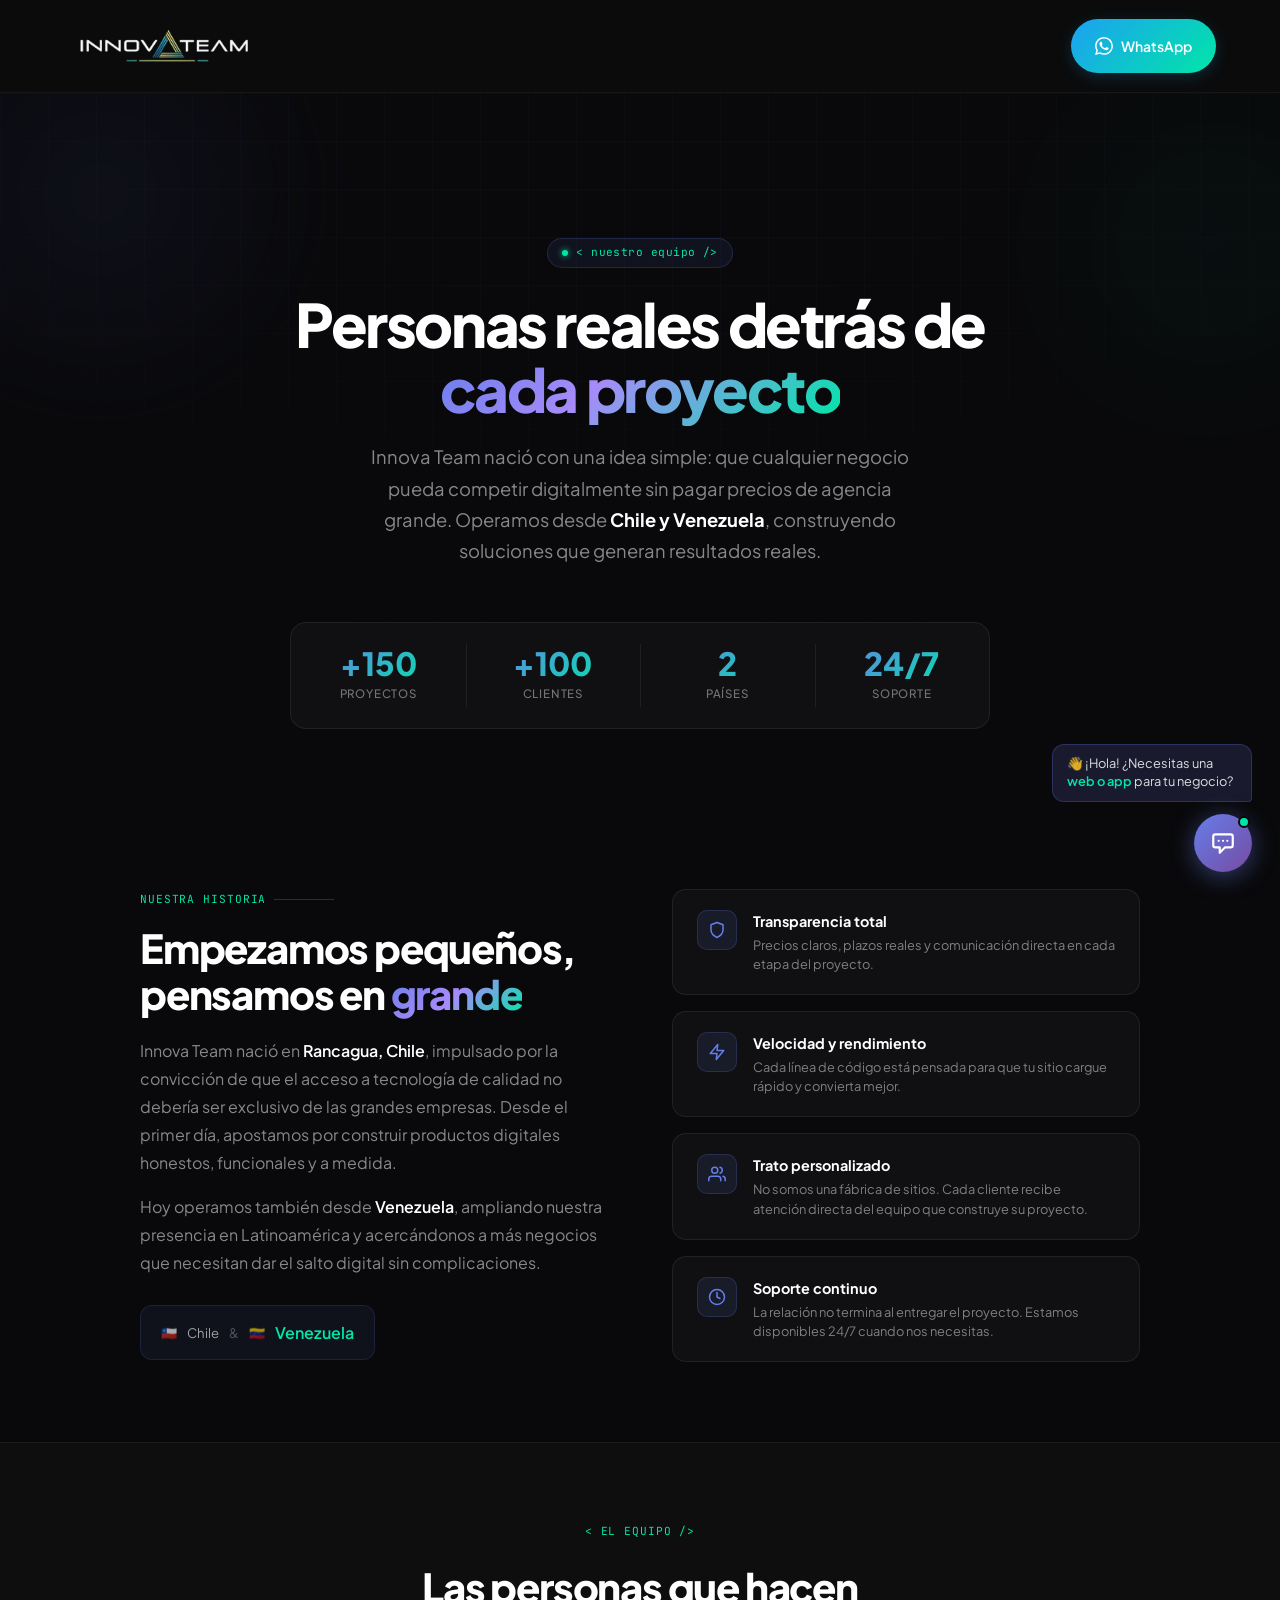
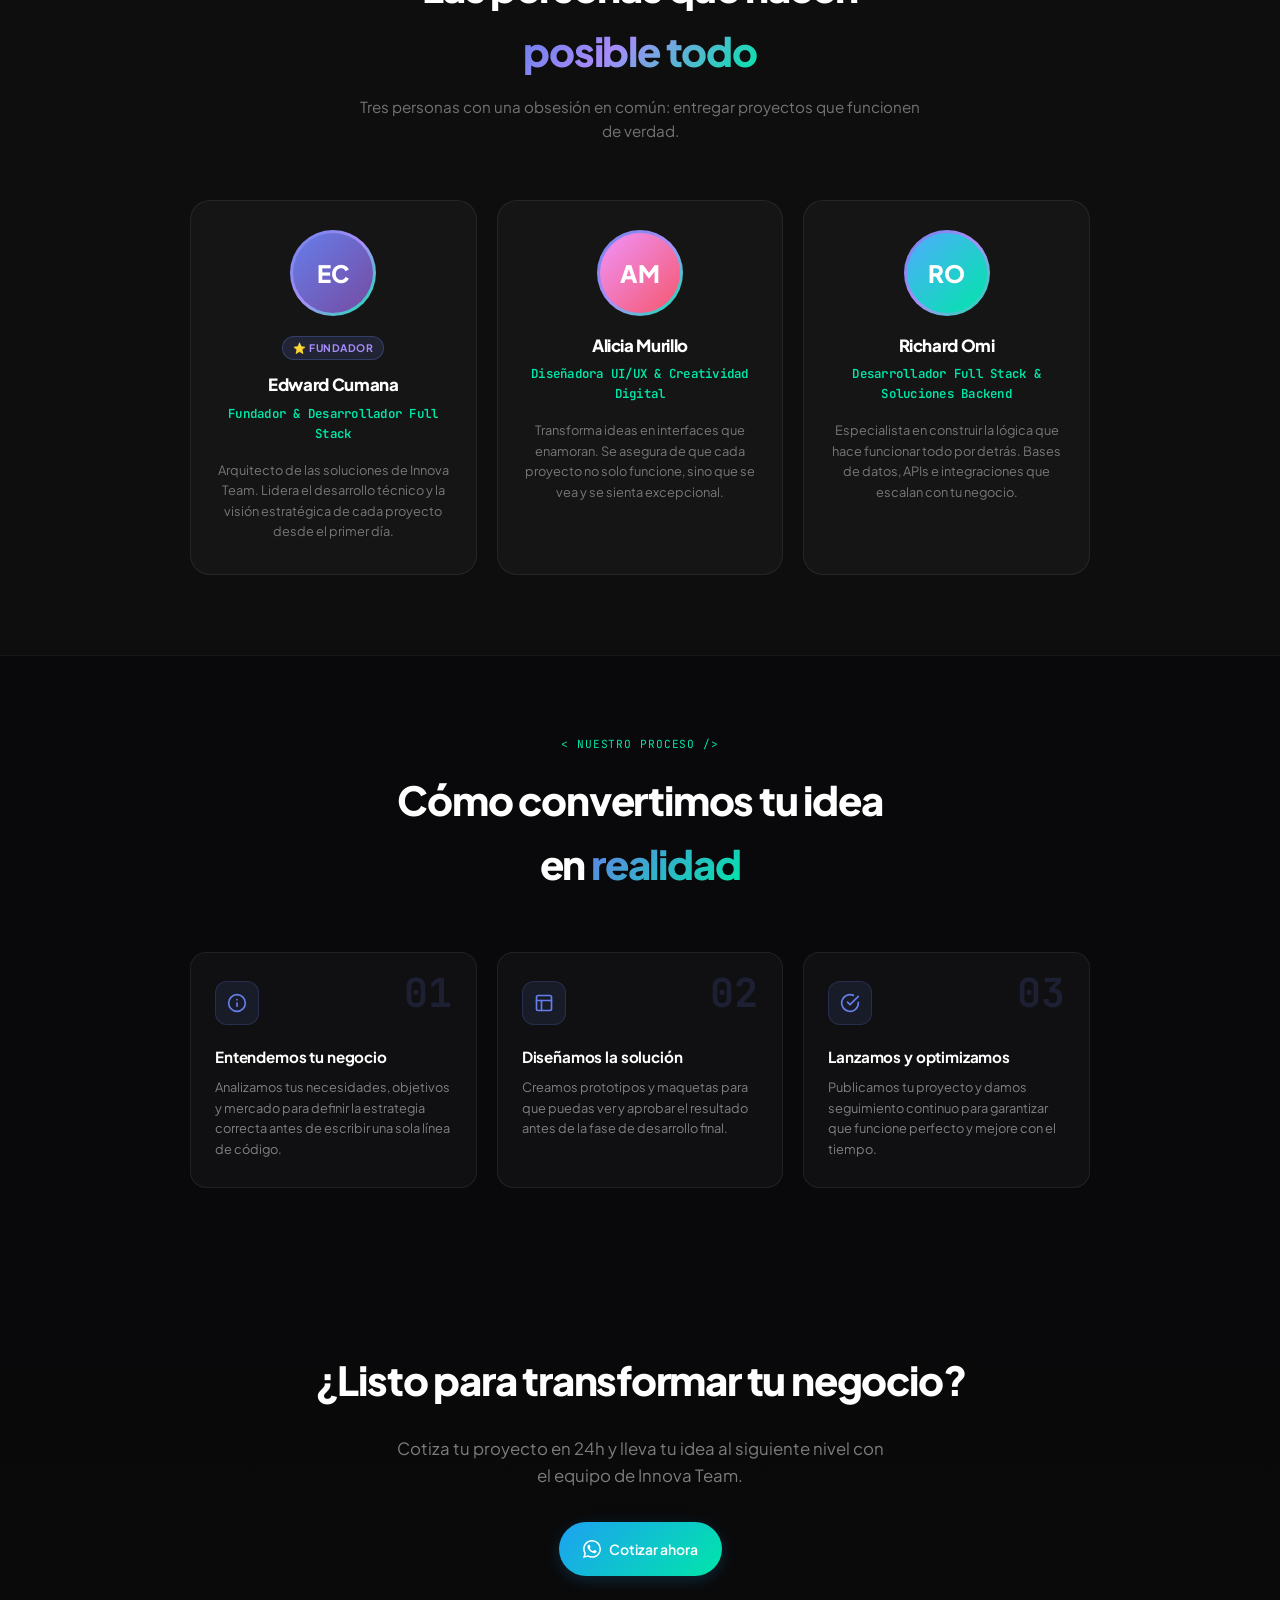
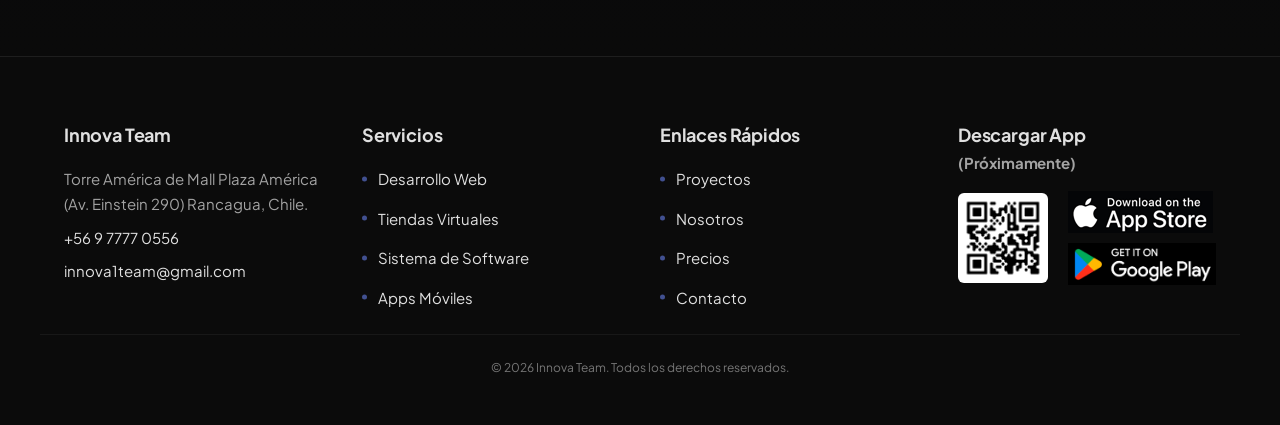
==== nosotros.html @ 6d320b5a "Cambios agregados con FAQ y fALTAN SERVICIOS COMPLETAR" ====
<!DOCTYPE html>
<html lang="es">
<head>
  <meta charset="UTF-8">
  <title>Nosotros - Innova Team</title>
  <meta name="viewport" content="width=device-width, initial-scale=1.0">
  <meta name="description" content="Conoce más sobre Innova Team. Nuestro equipo de expertos en desarrollo web, apps móviles y soluciones digitales.">
  <link rel="stylesheet" href="css/base.css">
  <link rel="stylesheet" href="css/navbar.css">
  <link rel="stylesheet" href="css/hero.css">
  <link rel="stylesheet" href="css/chatbot.css">
  <link rel="stylesheet" href="css/services.css">
  <link rel="stylesheet" href="css/pricing.css">
  <link rel="stylesheet" href="css/portafolio.css">
  <link rel="stylesheet" href="css/contact.css">
  <link rel="stylesheet" href="css/about.css">
  <link rel="stylesheet" href="css/footer.css">
  <link rel="preconnect" href="https://fonts.googleapis.com">
  <link rel="preconnect" href="https://fonts.gstatic.com" crossorigin>
  <link href="https://fonts.googleapis.com/css2?family=Plus+Jakarta+Sans:wght@400;500;600;700;800&family=JetBrains+Mono:wght@400;500&display=swap" rel="stylesheet">

  <link rel="icon" href="assets/favicon.ico" type="image/x-icon">
  
  <script src="script.js" defer></script>
</head>
<body>

  <!-- Navbar -->
  <header class="navbar" role="banner">
    <div class="navbar__container">
      <a href="index.html" class="navbar__logo" aria-label="Inicio">
        <img src="assets/innovasinfondo.png" alt="Innova Team Logo" class="navbar__logo-img">
      </a>

      <nav class="navbar__nav" id="navbarNav" aria-label="Navegación principal">
        <ul class="navbar__menu">
          <li class="navbar__menu-item">
            <a href="index.html" class="navbar__link">Inicio</a>
          </li>
          <li class="navbar__menu-item navbar__menu-item--has-submenu">
            <button class="navbar__submenu-toggle" aria-expanded="false" aria-label="Expandir servicios">
              <span>Servicios</span>
              <svg class="navbar__submenu-arrow" viewBox="0 0 24 24" fill="none" stroke="currentColor" stroke-width="2" aria-hidden="true">
                <polyline points="6 9 12 15 18 9"></polyline>
              </svg>
            </button>
            <ul class="navbar__submenu">
              <li><a href="index.html" class="navbar__submenu-link">Apps móviles</a></li>
              <li><a href="index.html" class="navbar__submenu-link">Desarrollo web</a></li>
              <li><a href="index.html" class="navbar__submenu-link">Tiendas virtuales</a></li>
              <li><a href="index.html" class="navbar__submenu-link">Sistemas de software</a></li>
              <li><a href="index.html" class="navbar__submenu-link">Soporte online</a></li>
            </ul>
          </li>
        </ul>
        <a href="https://wa.me/569777770556?text=Hola,%20me%20gustaria%20cotizar%20una%20pagina%20web" class="btn-whatsapp" aria-label="Contactar por WhatsApp">
          <svg class="icon-whatsapp" viewBox="0 0 24 24" fill="currentColor" aria-hidden="true">
            <path d="M17.472 14.382c-.297-.149-1.758-.867-2.03-.967-.273-.099-.471-.148-.67.15-.197.297-.767.966-.94 1.164-.173.199-.347.223-.644.075-.297-.15-1.255-.463-2.39-1.475-.883-.788-1.48-1.761-1.653-2.059-.173-.297-.018-.458.13-.606.134-.133.298-.347.446-.52.149-.174.198-.298.298-.497.099-.198.05-.371-.025-.52-.075-.149-.669-1.612-.916-2.207-.242-.579-.487-.5-.669-.51-.173-.008-.371-.01-.57-.01-.198 0-.52.074-.792.372-.272.297-1.04 1.016-1.04 2.479 0 1.462 1.065 2.875 1.213 3.074.149.198 2.096 3.2 5.077 4.487.709.306 1.262.489 1.694.625.712.227 1.36.195 1.871.118.571-.085 1.758-.719 2.006-1.413.248-.694.248-1.289.173-1.413-.074-.124-.272-.198-.57-.347m-5.421 7.403h-.004a9.87 9.87 0 01-5.031-1.378l-.361-.214-3.741.982.998-3.648-.235-.374a9.86 9.86 0 01-1.51-5.26c.001-5.45 4.436-9.884 9.888-9.884 2.64 0 5.122 1.03 6.988 2.898a9.825 9.825 0 012.893 6.994c-.003 5.45-4.437 9.884-9.885 9.884m8.413-18.297A11.815 11.815 0 0012.05 0C5.495 0 .16 5.335.157 11.892c0 2.096.547 4.142 1.588 5.945L.057 24l6.305-1.654a11.882 11.882 0 005.683 1.448h.005c6.554 0 11.89-5.335 11.893-11.893a11.821 11.821 0 00-3.48-8.413Z"/>
          </svg>
          <span class="whatsapp-text">WhatsApp</span>
        </a>
      </nav>

      <button class="navbar__toggle" id="navbarToggle" aria-label="Abrir menú" aria-expanded="false" aria-controls="navbarNav">
        <span class="navbar__toggle-icon"></span>
      </button>
    </div>
  </header>

  <!-- Contenido Principal - ¿Quiénes Somos? -->
<main>
 
  <!-- ── Hero Nosotros ── -->
  <section class="about-hero" aria-label="Quiénes somos">
    <div class="about-hero__glow about-hero__glow--1" aria-hidden="true"></div>
    <div class="about-hero__glow about-hero__glow--2" aria-hidden="true"></div>
    <div class="about-hero__content">
      <div class="about-badge">
        <span class="about-badge__dot" aria-hidden="true"></span>
        &lt; nuestro equipo /&gt;
      </div>
      <h1 class="about-hero__title">
        Personas reales detrás de<br>
        <span>cada proyecto</span>
      </h1>
      <p class="about-hero__desc">
        Innova Team nació con una idea simple: que cualquier negocio pueda competir digitalmente sin pagar precios de agencia grande. Operamos desde <strong style="color:#fff;">Chile y Venezuela</strong>, construyendo soluciones que generan resultados reales.
      </p>
 
      <!-- Stats -->
      <div class="about-stats" aria-label="Estadísticas del equipo">
        <div class="about-stat">
          <div class="about-stat__number">+150</div>
          <div class="about-stat__label">Proyectos</div>
        </div>
        <div class="about-stat">
          <div class="about-stat__number">+100</div>
          <div class="about-stat__label">Clientes</div>
        </div>
        <div class="about-stat">
          <div class="about-stat__number">2</div>
          <div class="about-stat__label">Países</div>
        </div>
        <div class="about-stat">
          <div class="about-stat__number">24/7</div>
          <div class="about-stat__label">Soporte</div>
        </div>
      </div>
    </div>
  </section>
 
  <!-- ── Historia + Valores ── -->
  <section class="about-story" aria-label="Nuestra historia">
    <div class="about-story__inner">
 
      <!-- Texto izquierdo -->
      <div>
        <p class="about-story__label">Nuestra historia</p>
        <h2 class="about-story__title">
          Empezamos pequeños,<br>
          pensamos en <span>grande</span>
        </h2>
        <p class="about-story__text">
          Innova Team nació en <strong>Rancagua, Chile</strong>, impulsado por la convicción de que el acceso a tecnología de calidad no debería ser exclusivo de las grandes empresas. Desde el primer día, apostamos por construir productos digitales honestos, funcionales y a medida.
        </p>
        <p class="about-story__text">
          Hoy operamos también desde <strong>Venezuela</strong>, ampliando nuestra presencia en Latinoamérica y acercándonos a más negocios que necesitan dar el salto digital sin complicaciones.
        </p>
 
        <div class="about-story__flags">
          <span>🇨🇱</span>
          <span>Chile</span>
          <span style="color:rgba(240,240,240,0.3)">&amp;</span>
          <span>🇻🇪</span>
          <strong>Venezuela</strong>
        </div>
      </div>
 
      <!-- Valores derecha -->
      <div class="about-story__values">
        <div class="value-card">
          <div class="value-card__icon">
            <svg viewBox="0 0 24 24" fill="none" stroke-width="2" stroke-linecap="round" stroke-linejoin="round">
              <path d="M12 22s8-4 8-10V5l-8-3-8 3v7c0 6 8 10 8 10z"/>
            </svg>
          </div>
          <div>
            <p class="value-card__title">Transparencia total</p>
            <p class="value-card__desc">Precios claros, plazos reales y comunicación directa en cada etapa del proyecto.</p>
          </div>
        </div>
 
        <div class="value-card">
          <div class="value-card__icon">
            <svg viewBox="0 0 24 24" fill="none" stroke-width="2" stroke-linecap="round" stroke-linejoin="round">
              <polyline points="13 2 3 14 12 14 11 22 21 10 12 10 13 2"/>
            </svg>
          </div>
          <div>
            <p class="value-card__title">Velocidad y rendimiento</p>
            <p class="value-card__desc">Cada línea de código está pensada para que tu sitio cargue rápido y convierta mejor.</p>
          </div>
        </div>
 
        <div class="value-card">
          <div class="value-card__icon">
            <svg viewBox="0 0 24 24" fill="none" stroke-width="2" stroke-linecap="round" stroke-linejoin="round">
              <path d="M17 21v-2a4 4 0 0 0-4-4H5a4 4 0 0 0-4 4v2"/>
              <circle cx="9" cy="7" r="4"/>
              <path d="M23 21v-2a4 4 0 0 0-3-3.87"/>
              <path d="M16 3.13a4 4 0 0 1 0 7.75"/>
            </svg>
          </div>
          <div>
            <p class="value-card__title">Trato personalizado</p>
            <p class="value-card__desc">No somos una fábrica de sitios. Cada cliente recibe atención directa del equipo que construye su proyecto.</p>
          </div>
        </div>
 
        <div class="value-card">
          <div class="value-card__icon">
            <svg viewBox="0 0 24 24" fill="none" stroke-width="2" stroke-linecap="round" stroke-linejoin="round">
              <circle cx="12" cy="12" r="10"/>
              <polyline points="12 6 12 12 16 14"/>
            </svg>
          </div>
          <div>
            <p class="value-card__title">Soporte continuo</p>
            <p class="value-card__desc">La relación no termina al entregar el proyecto. Estamos disponibles 24/7 cuando nos necesitas.</p>
          </div>
        </div>
      </div>
 
    </div>
  </section>
 
  <!-- ── Equipo ── -->
  <section class="about-team" aria-label="Nuestro equipo">
    <div class="about-team__header">
      <p class="about-team__label">&lt; el equipo /&gt;</p>
      <h2 class="about-team__title">Las personas que hacen<br><span>posible todo</span></h2>
      <p class="about-team__subtitle">Tres personas con una obsesión en común: entregar proyectos que funcionen de verdad.</p>
    </div>
 
    <div class="about-team__grid">
 
      <!-- Edward -->
      <article class="member-card">
        <div class="member-card__avatar avatar--edward" aria-label="Avatar de Edward Cumana">
          EC
        </div>
        <span class="member-card__founder">⭐ Fundador</span>
        <h3 class="member-card__name">Edward Cumana</h3>
        <p class="member-card__role">Fundador & Desarrollador Full Stack</p>
        <p class="member-card__bio">Arquitecto de las soluciones de Innova Team. Lidera el desarrollo técnico y la visión estratégica de cada proyecto desde el primer día.</p>
      </article>
 
      <!-- Alicia -->
      <article class="member-card">
        <div class="member-card__avatar avatar--alicia" aria-label="Avatar de Alicia Murillo">
          AM
        </div>
        <h3 class="member-card__name">Alicia Murillo</h3>
        <p class="member-card__role">Diseñadora UI/UX & Creatividad Digital</p>
        <p class="member-card__bio">Transforma ideas en interfaces que enamoran. Se asegura de que cada proyecto no solo funcione, sino que se vea y se sienta excepcional.</p>
      </article>
 
      <!-- Richard -->
      <article class="member-card">
        <div class="member-card__avatar avatar--richard" aria-label="Avatar de Richard Omi">
          RO
        </div>
        <h3 class="member-card__name">Richard Omi</h3>
        <p class="member-card__role">Desarrollador Full Stack & Soluciones Backend</p>
        <p class="member-card__bio">Especialista en construir la lógica que hace funcionar todo por detrás. Bases de datos, APIs e integraciones que escalan con tu negocio.</p>
      </article>
 
    </div>
  </section>
 
  <!-- ── Cómo trabajamos ── -->
  <section class="about-process" aria-label="Nuestro proceso de trabajo">
    <div class="about-process__header">
      <p class="about-process__label">&lt; nuestro proceso /&gt;</p>
      <h2 class="about-process__title">Cómo convertimos tu idea<br>en <span>realidad</span></h2>
    </div>
 
    <div class="about-process__grid">
 
      <div class="process-card">
        <span class="process-card__number">01</span>
        <div class="process-card__icon">
          <svg viewBox="0 0 24 24" fill="none" stroke-width="2" stroke-linecap="round" stroke-linejoin="round">
            <circle cx="12" cy="12" r="10"/>
            <path d="M12 16v-4M12 8h.01"/>
          </svg>
        </div>
        <h3 class="process-card__title">Entendemos tu negocio</h3>
        <p class="process-card__desc">Analizamos tus necesidades, objetivos y mercado para definir la estrategia correcta antes de escribir una sola línea de código.</p>
      </div>
 
      <div class="process-card">
        <span class="process-card__number">02</span>
        <div class="process-card__icon">
          <svg viewBox="0 0 24 24" fill="none" stroke-width="2" stroke-linecap="round" stroke-linejoin="round">
            <rect x="3" y="3" width="18" height="18" rx="2"/>
            <line x1="3" y1="9" x2="21" y2="9"/>
            <line x1="9" y1="21" x2="9" y2="9"/>
          </svg>
        </div>
        <h3 class="process-card__title">Diseñamos la solución</h3>
        <p class="process-card__desc">Creamos prototipos y maquetas para que puedas ver y aprobar el resultado antes de la fase de desarrollo final.</p>
      </div>
 
      <div class="process-card">
        <span class="process-card__number">03</span>
        <div class="process-card__icon">
          <svg viewBox="0 0 24 24" fill="none" stroke-width="2" stroke-linecap="round" stroke-linejoin="round">
            <polyline points="22 4 12 14.01 9 11.01"/>
            <path d="M22 11.08V12a10 10 0 1 1-5.93-9.14"/>
          </svg>
        </div>
        <h3 class="process-card__title">Lanzamos y optimizamos</h3>
        <p class="process-card__desc">Publicamos tu proyecto y damos seguimiento continuo para garantizar que funcione perfecto y mejore con el tiempo.</p>
      </div>
 
    </div>
  </section>
 
  <!-- ── CTA ── -->
  <section class="cta-section">
    <div class="container">
      <h2 class="cta-title">¿Listo para transformar tu negocio?</h2>
      <p class="cta-text">Cotiza tu proyecto en 24h y lleva tu idea al siguiente nivel con el equipo de Innova Team.</p>
      <a href="https://wa.me/56977770556?text=Hola,%20quiero%20cotizar%20mi%20proyecto%20con%20Innova%20Team" 
         class="btn-whatsapp" 
         aria-label="Cotizar por WhatsApp"
         target="_blank"
         rel="noopener">
        <svg class="icon-whatsapp" viewBox="0 0 24 24" fill="currentColor" aria-hidden="true">
          <path d="M17.472 14.382c-.297-.149-1.758-.867-2.03-.967-.273-.099-.471-.148-.67.15-.197.297-.767.966-.94 1.164-.173.199-.347.223-.644.075-.297-.15-1.255-.463-2.39-1.475-.883-.788-1.48-1.761-1.653-2.059-.173-.297-.018-.458.13-.606.134-.133.298-.347.446-.52.149-.174.198-.298.298-.497.099-.198.05-.371-.025-.52-.075-.149-.669-1.612-.916-2.207-.242-.579-.487-.5-.669-.51-.173-.008-.371-.01-.57-.01-.198 0-.52.074-.792.372-.272.297-1.04 1.016-1.04 2.479 0 1.462 1.065 2.875 1.213 3.074.149.198 2.096 3.2 5.077 4.487.709.306 1.262.489 1.694.625.712.227 1.36.195 1.871.118.571-.085 1.758-.719 2.006-1.413.248-.694.248-1.289.173-1.413-.074-.124-.272-.198-.57-.347m-5.421 7.403h-.004a9.87 9.87 0 01-5.031-1.378l-.361-.214-3.741.982.998-3.648-.235-.374a9.86 9.86 0 01-1.51-5.26c.001-5.45 4.436-9.884 9.888-9.884 2.64 0 5.122 1.03 6.988 2.898a9.825 9.825 0 012.893 6.994c-.003 5.45-4.437 9.884-9.885 9.884m8.413-18.297A11.815 11.815 0 0012.05 0C5.495 0 .16 5.335.157 11.892c0 2.096.547 4.142 1.588 5.945L.057 24l6.305-1.654a11.882 11.882 0 005.683 1.448h.005c6.554 0 11.89-5.335 11.893-11.893a11.821 11.821 0 00-3.48-8.413Z"/>
        </svg>
        <span class="whatsapp-text">Cotizar ahora</span>
      </a>
    </div>
  </section>
 
</main>

  <!-- Footer -->
  <footer class="footer" role="contentinfo">
    <div class="footer-container">
      
      <!-- Columna 1: Información de contacto -->
      <div class="footer-column">
        <h3 class="footer-column__title">Innova Team</h3>
        <address class="footer-column__address">
          <p>Torre América de Mall Plaza América (Av. Einstein 290)  Rancagua, Chile.</p>
          <p><a href="tel:+56977770556">+56 9 7777 0556</a></p>
          <p><a href="mailto:innova1team@gmail.com">innova1team@gmail.com</a></p>
        </address>
      </div>

      <!-- Columna 2: Servicios -->
      <div class="footer-column">
        <h3 class="footer-column__title">Servicios</h3>
        <ul class="footer-column__list">
          <li><a href="#">Desarrollo Web</a></li>
          <li><a href="#">Tiendas Virtuales</a></li>
          <li><a href="#">Sistema de Software</a></li>
          <li><a href="#">Apps Móviles</a></li>
        </ul>
      </div>

      <!-- Columna 3: Enlaces rápidos -->
      <div class="footer-column">
        <h3 class="footer-column__title">Enlaces Rápidos</h3>
        <ul class="footer-column__list">
          <li><a href="proyectos.html">Proyectos</a></li>
          <li><a href="nosotros.html">Nosotros</a></li>
          <li><a href="#">Precios</a></li>
          <li><a href="#">Contacto</a></li>
        </ul>
      </div>

      <!-- Columna 4: Descargar App -->
      <div class="footer-column footer-app">
        <h3 class="footer-column__title">Descargar App <p class="footer-column__address">(Próximamente)</p></h3>
        
        <div class="footer-app__content">
          <div class="footer-qr">
            <img src="assets/https_innovateam_netlify_app_.png" alt="Código QR para descargar app">
          </div>
          <div class="footer-stores">
            <a>
              <img src="assets/apple.png" alt="Descargar en App Store">
            </a>
            <a>
              <img src="assets/playstore.png" alt="Descargar en Google Play">
            </a>
          </div>
        </div>
      </div>

    </div>

    <!-- Fila inferior con copyright -->
    <div class="footer-bottom">
      <p>&copy; 2026 Innova Team. Todos los derechos reservados.</p>
    </div>
  </footer>

  <!-- Burbuja flotante -->
  <div class="chat-bubble">
    <div class="chat-bubble__tooltip" id="chatTooltip" onclick="toggleChat()">
      <p>👋 ¡Hola! ¿Necesitas una <strong>web o app</strong> para tu negocio?</p>
    </div>
    <button class="chat-bubble__btn" id="chatBtn" onclick="toggleChat()" aria-label="Abrir chat">
      <span class="chat-bubble__dot"></span>
      <svg class="icon-chat" fill="none" viewBox="0 0 24 24" stroke="white" stroke-width="2">
        <path stroke-linecap="round" stroke-linejoin="round" d="M8 10h.01M12 10h.01M16 10h.01M9 16H5a2 2 0 01-2-2V6a2 2 0 012-2h14a2 2 0 012 2v8a2 2 0 01-2 2h-5l-5 5v-5z"/>
      </svg>
      <svg class="icon-close" fill="none" viewBox="0 0 24 24" stroke="white" stroke-width="2.5">
        <path stroke-linecap="round" stroke-linejoin="round" d="M6 18L18 6M6 6l12 12"/>
      </svg>
    </button>
  </div>

  <!-- Ventana del chat -->
  <div class="chat-window" id="chatWindow" role="dialog" aria-label="Chat de soporte Innova Team">
    <div class="chat-window__header">
      <div class="chat-header__avatar">💻</div>
      <div class="chat-header__info">
        <p class="chat-header__name">Innova Team</p>
        <p class="chat-header__status">En línea ahora</p>
      </div>
    </div>

    <div class="chat-window__messages" id="chatMessages"></div>

    <div class="chat-options" id="chatOptions"></div>

    <div class="chat-window__footer">
      <a id="waBtn" href="https://wa.me/56977770556?text=Hola%2C%20quiero%20m%C3%A1s%20informaci%C3%B3n" 
         class="chat-wa-btn" target="_blank" rel="noopener">
        <svg viewBox="0 0 24 24" fill="white">
          <path d="M17.472 14.382c-.297-.149-1.758-.867-2.03-.967-.273-.099-.471-.148-.67.15-.197.297-.767.966-.94 1.164-.173.199-.347.223-.644.075-.297-.15-1.255-.463-2.39-1.475-.883-.788-1.48-1.761-1.653-2.059-.173-.297-.018-.458.13-.606.134-.133.298-.347.446-.52.149-.174.198-.298.298-.497.099-.198.05-.371-.025-.52-.075-.149-.669-1.612-.916-2.207-.242-.579-.487-.5-.669-.51-.173-.008-.371-.01-.57-.01-.198 0-.52.074-.792.372-.272.297-1.04 1.016-1.04 2.479 0 1.462 1.065 2.875 1.213 3.074.149.198 2.096 3.2 5.077 4.487.709.306 1.262.489 1.694.625.712.227 1.36.195 1.871.118.571-.085 1.758-.719 2.006-1.413.248-.694.248-1.289.173-1.413-.074-.124-.272-.198-.57-.347z"/>
          <path d="M12 0C5.373 0 0 5.373 0 12c0 2.123.554 4.112 1.524 5.836L.057 23.625a.75.75 0 00.92.92l5.789-1.467A11.943 11.943 0 0012 24c6.627 0 12-5.373 12-12S18.627 0 12 0zm0 21.75a9.715 9.715 0 01-4.964-1.363l-.355-.211-3.686.935.951-3.585-.232-.369A9.718 9.718 0 012.25 12C2.25 6.615 6.615 2.25 12 2.25S21.75 6.615 21.75 12 17.385 21.75 12 21.75z"/>
        </svg>
        Continuar en WhatsApp
      </a>
    </div>
  </div>

  <script>
    // Configuración
    const WA_NUMBER = '56977770556';
    const AGENT_NAME = 'Innova Team';

    const flows = {
      start: {
        msg: '¡Hola! 👋 Soy el asistente de Innova Team. ¿En qué puedo ayudarte hoy?',
        options: [
          { label: '🌐 Quiero una Página web',    next: 'web' },
          { label: '🛒 Quiero una Tienda online', next: 'tienda' },
          { label: '📱 Quiero una App móvil',     next: 'app' },
          { label: '⚙️ Quiero un Sistema de Software', next: 'software' },
        ]
      },
      web: {
        msg: '¡Genial! Una web profesional es el primer paso  ¿Qué tipo de negocio tienes?',
        options: [
          { label: '🏢 Empresa / Servicios', next: 'cotizar' },
          { label: '🏫 Colegio / Institución', next: 'cotizar' },
          { label: '🏠 Inmobiliaria',         next: 'cotizar' },
          { label: '🍽 Restaurante / Local',   next: 'cotizar' },
        ]
      },
      tienda: {
        msg: '¡Perfecto! Con tu tienda online vendes las 24 horas 🛒 ¿Cuántos productos tienes aproximadamente?',
        options: [
          { label: 'Menos de 50',    next: 'cotizar' },
          { label: 'Entre 50-200',   next: 'cotizar' },
          { label: 'Más de 200',     next: 'cotizar' },
        ]
      },
      app: {
        msg: '¡Las apps abren un mundo de posibilidades! 📱 ¿Para qué plataforma la necesitas?',
        options: [
          { label: '🍎 Solo iOS',         next: 'cotizar' },
          { label: '🤖 Solo Android',     next: 'cotizar' },
          { label: '📲 iOS y Android',    next: 'cotizar' },
        ]
      },
      software: {
        msg: '¡Perfecto! Un sistema a medida centraliza tu negocio 🖥️ ¿Qué necesitas gestionar?',
        options: [
          { label: '📦 Inventario / Ventas',     next: 'cotizar' },
          { label: '👥 Clientes / CRM',          next: 'cotizar' },
          { label: '📊 Reportes / Dashboard',    next: 'cotizar' },
          { label: '🔧 Algo más específico',     next: 'cotizar' },
        ]
      },
      cotizar: {
        msg: '¡Excelente! 🎉 Te conectaré con nuestro equipo ahora mismo. Haz clic en el botón de abajo para continuar por WhatsApp.',
        options: []
      }
    };

    let chatOpen = false;
    let started = false;

    function toggleChat() {
      chatOpen = !chatOpen;
      const win = document.getElementById('chatWindow');
      const btn = document.getElementById('chatBtn');
      const tooltip = document.getElementById('chatTooltip');

      win.classList.toggle('is-open', chatOpen);
      btn.classList.toggle('is-open', chatOpen);

      if (chatOpen) {
        tooltip.style.display = 'none';
        if (!started) { started = true; startFlow('start'); }
      }
    }

    function getTime() {
      return new Date().toLocaleTimeString('es', { hour: '2-digit', minute: '2-digit' });
    }

    function addMessage(text, type = 'bot', delay = 0) {
      return new Promise(resolve => {
        setTimeout(() => {
          const msgs = document.getElementById('chatMessages');

          if (type === 'bot') {
            const typing = document.createElement('div');
            typing.className = 'typing';
            typing.innerHTML = '<span></span><span></span><span></span>';
            msgs.appendChild(typing);
            msgs.scrollTop = msgs.scrollHeight;

            setTimeout(() => {
              typing.remove();
              const el = document.createElement('div');
              el.className = 'msg msg--bot';
              el.innerHTML = `<div class="msg__bubble">${text}</div><div class="msg__time">${getTime()}</div>`;
              msgs.appendChild(el);
              msgs.scrollTop = msgs.scrollHeight;
              resolve();
            }, 900);
          } else {
            const el = document.createElement('div');
            el.className = 'msg msg--user';
            el.innerHTML = `<div class="msg__bubble">${text}</div><div class="msg__time">${getTime()}</div>`;
            msgs.appendChild(el);
            msgs.scrollTop = msgs.scrollHeight;
            resolve();
          }
        }, delay);
      });
    }

    function showOptions(options) {
      const container = document.getElementById('chatOptions');
      container.innerHTML = '';
      options.forEach(opt => {
        const btn = document.createElement('button');
        btn.className = 'chat-option';
        btn.textContent = opt.label;
        btn.onclick = () => selectOption(opt);
        container.appendChild(btn);
      });
    }

    async function startFlow(key) {
      const step = flows[key];
      if (!step) return;

      if (key === 'cotizar') {
        const waBtn = document.getElementById('waBtn');
        waBtn.href = `https://wa.me/${WA_NUMBER}?text=Hola%2C%20vengo%20del%20chat%20de%20su%20web%20y%20quiero%20cotizar%20un%20proyecto`;
      }

      showOptions([]);
      await addMessage(step.msg, 'bot', 300);
      if (step.options.length > 0) showOptions(step.options);
    }

    async function selectOption(opt) {
      showOptions([]);
      await addMessage(opt.label, 'user');
      await startFlow(opt.next);
    }
  </script>
</body>
</html>
---- css/base.css ----
/* ========================================
   BASE
   ======================================== */
:root {
  /* Colores */
  --color-primary: #667eea;
  --color-secondary: #764ba2;
  --color-accent: #1DA1F2;
  --color-text: #e0e0e0;
  --color-text-muted: #a3a3a3;
  --color-bg: #0B0B0B;
  --color-bg-card: #121212;
  --color-bg-input: #1a1a1a;
  --color-border: rgba(255, 255, 255, 0.08);
  --color-success: #10b981;

   --accent-3: #00E6A8;
  
  /* Gradientes */
  --gradient-primary: linear-gradient(135deg, #667eea 0%, #764ba2 100%);
  --gradient-button: linear-gradient(135deg, #667eea 0%, #764ba2 100%);
  --gradient-button-hover: linear-gradient(135deg, #764ba2 0%, #667eea 100%);
  
  /* Sombras y efectos */
  --shadow-sm: 0 2px 8px rgba(0, 0, 0, 0.2);
  --shadow-md: 0 4px 16px rgba(0, 0, 0, 0.3);
  --shadow-lg: 0 10px 40px rgba(0, 0, 0, 0.4);
  --glow-soft: 0 0 40px rgba(102, 126, 234, 0.15);
  
  /* Bordes */
  --radius-sm: 8px;
  --radius-md: 12px;
  --radius-lg: 16px;
  --radius-xl: 24px;
  --radius-full: 9999px;
  
  /* Transiciones */
  --transition-base: all 0.3s ease;
  --transition-fast: all 0.2s ease;
  --transition-slow: all 0.5s ease;
  --transition-smooth: all 0.4s cubic-bezier(0.4, 0, 0.2, 1);
  
  /* Animaciones */
  --animation-fade-in: fade-in 0.6s ease-out forwards;
  --animation-slide-up: slide-up 0.5s ease-out forwards;
  
  /* Fuentes */
  --font-primary: 'Plus Jakarta Sans', system-ui, -apple-system, sans-serif;
  --font-mono: 'JetBrains Mono', monospace;
  --font-display: 'Playfair Display', Georgia, serif;
}

* {
  margin: 0;
  padding: 0;
  box-sizing: border-box;
}

html {
  scroll-behavior: smooth;
}

body {
  font-family: var(--font-primary);
  font-size: 1rem;
  line-height: 1.6;
  color: var(--color-text);
  background-color: var(--color-bg);
  overflow-x: hidden;
  -webkit-font-smoothing: antialiased;
  -moz-osx-font-smoothing: grayscale;
}

img {
  max-width: 100%;
  height: auto;
  display: block;
}

a {
  color: inherit;
  text-decoration: none;
}

button {
  font-family: inherit;
  cursor: pointer;
  border: none;
  background: transparent;
}

input,
textarea {
  font-family: inherit;
  font-size: inherit;
}

/* ========================================
   ANIMACIONES GLOBALES
   ======================================== */

/* Keyframes para fade-in */
@keyframes fade-in {
  from {
    opacity: 0;
  }
  to {
    opacity: 1;
  }
}

/* Keyframes para slide-up */
@keyframes slide-up {
  from {
    opacity: 0;
    transform: translateY(20px);
  }
  to {
    opacity: 1;
    transform: translateY(0);
  }
}

/* Keyframes para slide-in desde los lados */
@keyframes slide-in-left {
  from {
    opacity: 0;
    transform: translateX(-30px);
  }
  to {
    opacity: 1;
    transform: translateX(0);
  }
}

@keyframes slide-in-right {
  from {
    opacity: 0;
    transform: translateX(30px);
  }
  to {
    opacity: 1;
    transform: translateX(0);
  }
}

/* Keyframes para scale-in suave */
@keyframes scale-in {
  from {
    opacity: 0;
    transform: scale(0.95);
  }
  to {
    opacity: 1;
    transform: scale(1);
  }
}

/* Keyframes para gradientShift de botones */
@keyframes gradientShift {
  0% {
    background-position: 0% 50%;
  }
  50% {
    background-position: 100% 50%;
  }
  100% {
    background-position: 0% 50%;
  }
}

/* Keyframes float para elementos del ecosystem */
@keyframes float {
  0%, 100% {
    transform: translateY(0);
  }
  50% {
    transform: translateY(-8px);
  }
}

/* ========================================
   CLASES DE ANIMACIÓN
   ======================================== */

/* Fade-in básico */
.animate-fade-in {
  animation: var(--animation-fade-in);
}

/* Slide-up para secciones */
.animate-slide-up {
  animation: var(--animation-slide-up);
}

/* Slide-in desde izquierda */
.animate-slide-in-left {
  animation: slide-in-left 0.5s ease-out forwards;
}

/* Slide-in desde derecha */
.animate-slide-in-right {
  animation: slide-in-right 0.5s ease-out forwards;
}

/* Scale-in suave */
.animate-scale-in {
  animation: scale-in 0.4s ease-out forwards;
}

/* ========================================
   TRANSICIONES GLOBALES
   ======================================== */

/* Transición suave para elementos interactivos */
.transition-base {
  transition: var(--transition-base);
}

.transition-fast {
  transition: var(--transition-fast);
}

.transition-smooth {
  transition: var(--transition-smooth);
}

/* ========================================
   EFECTOS HOVER FLUIDOS
   ======================================== */

/* Hover suave para botones */
.hover-lift {
  transition: transform 0.3s cubic-bezier(0.4, 0, 0.2, 1),
              box-shadow 0.3s cubic-bezier(0.4, 0, 0.2, 1);
}

.hover-lift:hover {
  transform: translateY(-3px);
  box-shadow: var(--shadow-md);
}

/* Hover con escala sutil */
.hover-scale {
  transition: transform 0.3s cubic-bezier(0.4, 0, 0.2, 1);
}

.hover-scale:hover {
  transform: scale(1.03);
}

/* Hover con brillo */
.hover-glow {
  transition: box-shadow 0.3s ease, transform 0.3s ease;
}

.hover-glow:hover {
  box-shadow: var(--glow-soft);
}

/* Hover para tarjetas */
.hover-card {
  transition: transform 0.3s cubic-bezier(0.4, 0, 0.2, 1),
              box-shadow 0.3s cubic-bezier(0.4, 0, 0.2, 1);
}

.hover-card:hover {
  transform: translateY(-4px);
  box-shadow: var(--shadow-lg);
}

/* Hover para enlaces con underline animado */
.hover-underline {
  position: relative;
  display: inline-block;
  transition: color 0.3s ease;
}

.hover-underline::after {
  content: '';
  position: absolute;
  left: 0;
  bottom: -2px;
  width: 0;
  height: 1px;
  background: currentColor;
  transition: width 0.3s ease;
}

.hover-underline:hover::after {
  width: 100%;
}

/* ========================================
   ANIMACIONES PARA SECCIONES (SCROLL)
   ======================================== */

/* Secciones con fade-in al aparecer */
section {
  animation: fade-in 0.8s ease-out;
}

/* Stagger para elementos hijos (delay escalonado) */
.stagger-1 { animation-delay: 0.1s; }
.stagger-2 { animation-delay: 0.2s; }
.stagger-3 { animation-delay: 0.3s; }
.stagger-4 { animation-delay: 0.4s; }
.stagger-5 { animation-delay: 0.5s; }

/* ========================================
   UTILIDADES DE OPACIDAD
   ======================================== */

.opacity-0 { opacity: 0; }
.opacity-50 { opacity: 0.5; }
.opacity-100 { opacity: 1; }

/* ========================================
   MEJORAS DE RENDIMIENTO
   ======================================== */

/* Acelerar hardware para animaciones */
.will-animate {
  will-change: transform, opacity;
}

/* Reducir movimiento para usuarios sensibles */
@media (prefers-reduced-motion: reduce) {
  *,
  *::before,
  *::after {
    animation-duration: 0.01ms !important;
    animation-iteration-count: 1 !important;
    transition-duration: 0.01ms !important;
  }
}

/* ========================================
   UTILIDADES
   ======================================== */
.container {
  max-width: 1200px;
  margin: 0 auto;
  padding: 0 1.5rem;
}

/* ========================================
   RESPONSIVE GLOBAL - MOBILE FIRST
   ======================================== */
@media (max-width: 768px) {
  /* Mejoras de legibilidad en mobile */
  body {
    font-size: 0.9375rem; /* 15px base */
    line-height: 1.65;
  }

  /* Contenedor responsivo */
  .container {
    padding-left: 1rem;
    padding-right: 1rem;
  }

  /* Ajustar márgenes entre secciones */
  section {
    padding-top: 3.5rem;
    padding-bottom: 3.5rem;
  }

  /* Títulos de sección más legibles */
  .section-title {
    font-size: clamp(1.5rem, 6vw, 2rem);
    margin-bottom: 2.5rem;
    line-height: 1.25;
  }

  /* Párrafos con mejor spacing */
  p {
    line-height: 1.7;
    margin-bottom: 1rem;
  }

  /* ========================================
     BOTONES - Tamaño táctil mínimo 44px
     ======================================== */
  .btn {
    min-height: 48px;
    padding: 0.875rem 1.5rem;
    font-size: 0.9375rem;
  }

  .btn--primary,
  .btn--secondary {
    min-height: 48px;
  }

  /* Botones de enlace en cards */
  .card__link {
    min-height: 44px;
    padding: 0.625rem 1.25rem;
  }

  /* Botón de contacto */
  .contact__button {
    min-height: 48px;
  }

  /* ========================================
     MEJORAS ADICIONALES DE TOQUE
     ======================================== */
  
  /* Inputs táctiles */
  .contact__input,
  .contact__textarea {
    min-height: 48px;
    font-size: 1rem; /* Evita zoom en iOS */
  }

  /* Links con área táctil adecuada */
  a,
  .contact__email a {
    min-height: 44px;
    padding: 0.25rem 0;
  }

  /* Badges táctiles */
  .hero__badge,
  .card__type {
    padding: 0.375rem 0.875rem;
  }

  /* ========================================
     MEJORAS DE SPACING
     ======================================== */
  
  /* Reducir spacing en hero */
  .hero {
    padding: 5rem 1rem 3rem;
  }

  /* Ajustar servicios */
  .services {
    padding: 3.5rem 1rem 3rem;
  }

  .services__grid {
    gap: 1.25rem;
  }

  /* Ajustar portafolio */
  .portfolio {
    padding: 3rem 1rem;
  }

  .portfolio__grid {
    gap: 1.25rem;
  }

  /* Ajustar contacto */
  .contact {
    padding: 3rem 1rem;
  }

  .contact__description {
    font-size: 0.9375rem;
    line-height: 1.65;
    margin-bottom: 2rem;
  }
}

.section-title {
  font-family: var(--font-primary);
  font-size: clamp(1.75rem, 5vw, 2.5rem);
  font-weight: 800;
  text-align: center;
  margin-bottom: 3rem;
  color: #ffffff;
  letter-spacing: -0.02em;
  position: relative;
}

.section-title::after {
  content: '';
  position: absolute;
  bottom: -1rem;
  left: 50%;
  transform: translateX(-50%);
  width: 80px;
  height: 4px;
  background: var(--gradient-primary);
  border-radius: var(--radius-full);
}

/* ========================================
   BOTONES
   ======================================== */
.btn {
  display: inline-flex;
  align-items: center;
  justify-content: center;
  gap: 0.75rem;
  padding: 1rem 2rem;
  min-height: 52px;
  border-radius: var(--radius-full);
  font-family: var(--font-primary);
  font-size: 1rem;
  font-weight: 600;
  text-decoration: none;
  transition: all var(--transition-base);
  position: relative;
  overflow: hidden;
  border: none;
  cursor: pointer;
  white-space: nowrap;
}

.btn--primary {
  background: var(--gradient-button);
  background-size: 200% 200%;
  color: white;
  box-shadow: 0 4px 15px rgba(102, 126, 234, 0.3);
  animation: gradientShift 5s ease infinite;
}

.btn--primary:hover {
  transform: translateY(-3px) scale(1.02);
  box-shadow: 0 8px 25px rgba(102, 126, 234, 0.4), var(--glow-soft);
  filter: brightness(1.1);
}

.btn--secondary {
  background-color: transparent;
  color: var(--color-text);
  border: 1px solid rgba(255, 255, 255, 0.2);
}

.btn--secondary:hover {
  background-color: rgba(255, 255, 255, 0.05);
  border-color: rgba(255, 255, 255, 0.4);
  transform: translateY(-2px);
}

.btn__text {
  position: relative;
  z-index: 1;
}

.btn__icon {
  font-size: 1.25rem;
  transition: transform var(--transition-base);
  position: relative;
  z-index: 1;
}

.btn:hover .btn__icon {
  transform: translateX(4px);
}

.btn__shine {
  position: absolute;
  top: 0;
  left: -100%;
  width: 100%;
  height: 100%;
  background: linear-gradient(
    90deg,
    transparent,
    rgba(255, 255, 255, 0.2),
    transparent
  );
  transition: left 0.5s ease;
  z-index: 0;
}

.btn:hover .btn__shine {
  left: 100%;
}

/* ========================================
   ECOSYSTEM - Distribución Circular
   ======================================== */

.ecosystem {
  padding: 5rem 1rem;
}

.ecosystem-container {
  position: relative;
  width: 420px;
  height: 420px;
  margin: 0 auto;
}

.ecosystem-lines {
  position: absolute;
  top: 0;
  left: 0;
  width: 100%;
  height: 100%;
}

.ecosystem-center {
  animation: pulse 4s ease-in-out infinite;
  position: absolute;
  top: 50%;
  left: 50%;
  transform: translate(-50%, -50%);
  width: 100px;
  height: 100px;
  display: flex;
  align-items: center;
  justify-content: center;
}

@keyframes pulse {
  0%, 100% {
    transform: translate(-50%, -50%) scale(1);
  }
  50% {
    transform: translate(-50%, -50%) scale(1.05);
  }
}

.ecosystem-center img {
  width: 70px;
  height: 70px;
  object-fit: contain;
}

.ecosystem-item {
  position: absolute;
  width: 50px;
  height: 50px;
  display: flex;
  align-items: center;
  justify-content: center;
}

.ecosystem-item img {
  filter: none;
  width: 40px;
  height: 40px;
  object-fit: contain;
  animation: float-vertical 3s ease-in-out infinite;
  
}

/* Posicionamiento de cada item - manteniendo solo animación base float */
.ecosystem-item.item-1 {
  top: 20px;
  left: 50%;
  transform: translateX(-50%);
}

.ecosystem-item.item-1 img {
  animation-delay: 0s;
}

.ecosystem-item.item-2 {
  top: 70px;
  right: 55px;
}

.ecosystem-item.item-2 img {
  animation-delay: 0.3s;
}

.ecosystem-item.item-3 {
  bottom: 70px;
  right: 55px;
}

.ecosystem-item.item-3 img {
  animation-delay: 0.6s;
}

.ecosystem-item.item-4 {
  bottom: 20px;
  left: 50%;
  transform: translateX(-50%);
}

.ecosystem-item.item-4 img {
  animation-delay: 0.9s;
}

.ecosystem-item.item-5 {
  bottom: 70px;
  left: 55px;
}

.ecosystem-item.item-5 img {
  animation-delay: 1.2s;
}

.ecosystem-item.item-6 {
  top: 70px;
  left: 55px;
}

.ecosystem-item.item-6 img {
  animation-delay: 1.5s;
}

/* Animación de aparición para líneas SVG */
.ecosystem-lines line {
  stroke-dasharray: 300;
  stroke-dashoffset: 300;
  stroke-opacity: 0.6;
  filter: drop-shadow(0 0 4px var(--color-accent));
  animation: 
    line-draw 2.5s ease-out forwards,
    line-glow 4s ease-in-out infinite;
}

.ecosystem-lines line:nth-child(1) { 
  animation-delay: 0.1s, 0s; 
}
.ecosystem-lines line:nth-child(2) { 
  animation-delay: 0.2s, 0.2s; 
}
.ecosystem-lines line:nth-child(3) { 
  animation-delay: 0.4s, 0.4s; 
}
.ecosystem-lines line:nth-child(4) { 
  animation-delay: 0.4s, 0.6s; 
}
.ecosystem-lines line:nth-child(5) { 
  animation-delay: 0.8s, 0.8s; 
}
.ecosystem-lines line:nth-child(6) { 
  animation-delay: 1s, 1s; 
}

@keyframes line-draw {
  to {
    stroke-dashoffset: 0;
  }
}

/* Animación de glow pulsante para líneas SVG */
@keyframes line-glow {
  0%, 100% {
    stroke-opacity: 0.4;
    filter: drop-shadow(0 0 2px var(--color-accent));
  }
  50% {
    stroke-opacity: 1;
    filter: drop-shadow(0 0 8px var(--color-accent)) drop-shadow(0 0 12px var(--color-accent));
  }
}

/* Keyframe específico para ecosystem - solo translateY para no sobrescribir transform del posicionamiento */
@keyframes float-vertical {
  0%, 100% { transform: translateY(0); }
  50% { transform: translateY(-8px); }
}
---- css/navbar.css ----
/* ========================================
    NAVBAR
======================================== */
.navbar {
  position: sticky;
  top: 0;
  z-index: 1000;
  background-color: #0B0B0B;
  border-bottom: 1px solid rgba(255, 255, 255, 0.05);
}

.navbar__container {
  display: flex;
  align-items: center;
  justify-content: space-between;
  max-width: 1200px;
  margin: 0 auto;
  padding: 1rem 1.5rem;
  gap: 1rem;
}

.navbar__logo {
  display: flex;
  align-items: center;
  text-decoration: none;
  flex-shrink: 0;
}

.navbar__logo-img {
  height: 60px;
  width: auto;
  transition: transform var(--transition-base);
}

.navbar__logo:hover .navbar__logo-img {
  transform: scale(1.05);
}

.navbar__nav {
  display: flex;
  align-items: center;
  gap: 1.5rem;
}

/* Menu y Items */
.navbar__menu {
  display: flex;
  align-items: center;
  gap: 1.5rem;
  list-style: none;
  margin: 0;
  padding: 0;
}

.navbar__menu-item {
  position: relative;
}

.navbar__link {
  color: var(--color-text);
  text-decoration: none;
  font-weight: 500;
  transition: color var(--transition-base);
  padding: 0.5rem 0;
}

.navbar__link:hover {
  color: #1DA1F2;
}

/* Submenu Toggle Button */
.navbar__submenu-toggle {
  display: flex;
  align-items: center;
  gap: 0.5rem;
  background: transparent;
  border: none;
  color: var(--color-text);
  font-weight: 500;
  font-size: inherit;
  font-family: inherit;
  cursor: pointer;
  padding: 0.5rem 0;
  transition: color var(--transition-base);
}

.navbar__submenu-toggle:hover {
  color: #1DA1F2;
}

.navbar__submenu-arrow {
  width: 16px;
  height: 16px;
  transition: transform var(--transition-base);
}

.navbar__submenu-toggle[aria-expanded="true"] .navbar__submenu-arrow {
  transform: rotate(180deg);
}

/* Submenu Desktop */
.navbar__submenu {
  position: absolute;
  top: 100%;
  left: 0;
  background-color: #1a1a1a;
  border-radius: var(--radius-lg);
  padding: 0.5rem 0;
  min-width: 200px;
  box-shadow: 0 10px 30px rgba(0, 0, 0, 0.3);
  list-style: none;
  margin: 0;
  opacity: 0;
  visibility: hidden;
  transform: translateY(-10px);
  transition: all var(--transition-base);
  z-index: 1001;
}

.navbar__menu-item:hover .navbar__submenu {
  opacity: 1;
  visibility: visible;
  transform: translateY(0);
}

.navbar__submenu-link {
  display: block;
  padding: 0.75rem 1.25rem;
  color: #e0e0e0;
  text-decoration: none;
  transition: all var(--transition-base);
}

.navbar__submenu-link:hover {
  background-color: rgba(29, 161, 242, 0.1);
  color: #1DA1F2;
}

/* Botón WhatsApp Navbar */
.btn-whatsapp {
  display: inline-flex;
  align-items: center;
  gap: 0.5rem;
  padding: 1rem 1.5rem;
  min-height: 44px;
  background: linear-gradient(135deg, #1DA1F2, #00E6A8, #A8E600);
  background-size: 200% 200%;
  border-radius: var(--radius-full);
  color: white;
  text-decoration: none;
  font-family: var(--font-primary);
  font-size: 0.875rem;
  font-weight: 600;
  transition: all var(--transition-base);
  box-shadow: 0 4px 15px rgba(29, 161, 242, 0.2);
  animation: gradientShift 5s ease infinite;
  white-space: nowrap;
}

.btn-whatsapp:hover {
  transform: translateY(-3px) scale(1.02);
  box-shadow: 0 8px 25px rgba(29, 161, 242, 0.35), var(--glow-soft);
  filter: brightness(1.1);
}

.icon-whatsapp {
  width: 18px;
  height: 18px;
}

/* Toggle Mobile */
.navbar__toggle {
  display: flex;
  align-items: center;
  justify-content: center;
  width: 44px;
  height: 44px;
  background: transparent;
  border: none;
  cursor: pointer;
  padding: 0.5rem;
}

.navbar__toggle-icon {
  position: relative;
  width: 24px;
  height: 2px;
  background-color: var(--color-text);
  transition: background-color var(--transition-base);
}

.navbar__toggle-icon::before,
.navbar__toggle-icon::after {
  content: '';
  position: absolute;
  left: 0;
  width: 24px;
  height: 2px;
  background-color: var(--color-text);
  transition: transform var(--transition-base);
}

.navbar__toggle-icon::before {
  top: -7px;
}

.navbar__toggle-icon::after {
  top: 7px;
}

.navbar__toggle[aria-expanded="true"] .navbar__toggle-icon {
  background-color: transparent;
}

.navbar__toggle[aria-expanded="true"] .navbar__toggle-icon::before {
  transform: translateY(7px) rotate(45deg);
}

.navbar__toggle[aria-expanded="true"] .navbar__toggle-icon::after {
  transform: translateY(-7px) rotate(-45deg);
}

/* Desktop - Solo WhatsApp visible */
@media (min-width: 768px) {
  .navbar__toggle {
    display: none;
  }
  
  .navbar__menu {
    display: none;
  }
}

/* Mobile Nav */
@media (max-width: 767px) {
    .navbar__menu {
      display: none;
    }
    
    .navbar__nav {
      position: fixed;
      top: 68px;
      left: 0;
      right: 0;
      bottom: 0;
      background-color: #0B0B0B;
      flex-direction: column;
      align-items: stretch;
      justify-content: flex-start;
      padding: 1.5rem;
      gap: 0;
      transform: translateX(100%);
      transition: transform var(--transition-base);
      overflow-y: auto;
      z-index: 999;
    }

    .navbar__nav.is-open {
      transform: translateX(0);
    }

    .navbar__nav .navbar__menu {
      display: flex;
      flex-direction: column;
      width: 100%;
      gap: 0;
    }

    .navbar__menu-item {
      width: 100%;
    }

    .navbar__link,
    .navbar__submenu-toggle {
      display: block;
      width: 100%;
      min-height: 48px;
      padding: 1rem 1.5rem;
      font-size: 1.125rem;
      text-align: left;
      justify-content: space-between;
      border-radius: var(--radius-lg);
      box-sizing: border-box;
    }

    .navbar__link:hover,
    .navbar__submenu-toggle:hover {
      background-color: rgba(255, 255, 255, 0.05);
    }

    .navbar__link:active,
    .navbar__submenu-toggle:active {
      background-color: rgba(29, 161, 242, 0.1);
    }

    /* Submenu Mobile */
    .navbar__submenu {
      position: static;
      opacity: 1;
      visibility: visible;
      transform: none;
      background-color: transparent;
      box-shadow: none;
      max-height: 0;
      overflow: hidden;
      width: 100%;
      padding: 0;
      transition: max-height var(--transition-base), padding var(--transition-base);
    }

    .navbar__submenu.is-open {
      max-height: 500px;
      padding: 0.5rem 0;
    }

    .navbar__submenu-link {
      display: block;
      width: 100%;
      min-height: 44px;
      padding: 0.875rem 1.5rem 0.875rem 2.5rem;
      color: #b0b0b0;
      box-sizing: border-box;
    }

    .navbar__submenu-link:hover {
      background-color: transparent;
      color: #1DA1F2;
    }

    .navbar__submenu-link:active {
      background-color: rgba(29, 161, 242, 0.1);
      color: #1DA1F2;
    }

    .btn-whatsapp {
      padding: 1rem 2rem;
      font-size: 1.125rem;
      min-height: 52px;
      margin-top: 1.5rem;
      width: 100%;
      justify-content: center;
    }
  }
---- css/hero.css ----
/* ========================================
   HERO SECTION
   ======================================== */
.hero {
  position: relative;
  min-height: 100vh;
  display: flex;
  align-items: center;
  justify-content: center;
  padding: 7rem 1.5rem 4rem;
  overflow: hidden;
  background: linear-gradient(180deg, #0a0a0a 0%, #0d0d0d 50%, #0a0a0a 100%);
}

@media (max-width: 768px) {
  /* Reducir padding vertical */
  .hero {
    padding: 5rem 1rem 3rem;
    min-height: auto;
    min-height: 100dvh;
  }
  
  /* Reducir tamaño del título */
  .hero__title {
    font-size: clamp(1.75rem, 8vw, 2.5rem);
    margin-bottom: 1rem;
    letter-spacing: -0.02em;
  }
  
  /* Reducir tamaño de descripción */
  .hero__description {
    font-size: 0.9375rem;
    line-height: 1.5;
    margin-bottom: 1.5rem;
    padding: 0 0.5rem;
  }
  
  /* Badge más pequeño */
  .hero__badge {
    margin-bottom: 1rem;
    padding: 0.25rem 0.75rem;
  }

  .hero__badge-text {
  font-family: var(--font-mono);
  font-size: 0.7rem;
  font-weight: 500;
  color: var(--accent-3);
  letter-spacing: 0.04em;
}
  
  
  /* Botones en columna, centrados */
  .hero__buttons {
    flex-direction: column;
    align-items: center;
    gap: 0.75rem;
    margin-bottom: 2rem;
  }
  
  .hero__buttons .btn {
    width: 100%;
    max-width: 260px;
    padding: 0.75rem 1.5rem;
    font-size: 0.875rem;
  }
  
  /* Stats más compactas */
  .hero__stats {
    gap: 1.5rem;
    padding-top: 1.25rem;
  }
  
  .hero__stat-number {
    font-size: 1.25rem;
  }
  
  .hero__stat-label {
    font-size: 0.6875rem;
  }
  
  /* Reducir orbes decorativos para evitar overflow */
  .hero__glow--1 {
    width: 150px;
    height: 150px;
    top: 5%;
    left: -25%;
  }
  
  .hero__glow--2 {
    width: 120px;
    height: 120px;
    bottom: 15%;
    right: -20%;
  }
  
  .hero__glow--3 {
    width: 100px;
    height: 100px;
    top: 40%;
    right: -5%;
  }
  
  .hero__glow {
    opacity: 0.3;
  }
}

@media (min-width: 768px) {
  .hero {
    padding: 8rem 2rem 5rem;
  }
}

.hero__background {
  position: absolute;
  inset: 0;
  background: 
    radial-gradient(ellipse at 50% 0%, rgba(102, 126, 234, 0.15) 0%, transparent 60%),
    radial-gradient(ellipse at 75% 25%, rgba(118, 75, 162, 0.1) 0%, transparent 50%),
    radial-gradient(ellipse at 25% 35%, rgba(29, 161, 242, 0.08) 0%, transparent 50%);
  pointer-events: none;
  filter: blur(40px);
}

/* Orbes decorativos con glow */
.hero__glow {
  position: absolute;
  border-radius: 50%;
  filter: blur(60px);
  opacity: 0.4;
  pointer-events: none;
  animation: float 8s ease-in-out infinite;
}

.hero__glow--1 {
  width: 300px;
  height: 300px;
  background: radial-gradient(circle, rgba(102, 126, 234, 0.3) 0%, transparent 70%);
  top: 10%;
  left: -10%;
  animation-delay: 0s;
}

.hero__glow--2 {
  width: 250px;
  height: 250px;
  background: radial-gradient(circle, rgba(118, 75, 162, 0.25) 0%, transparent 70%);
  bottom: 20%;
  right: -5%;
  animation-delay: 2s;
}

.hero__glow--3 {
  width: 200px;
  height: 200px;
  background: radial-gradient(circle, rgba(29, 161, 242, 0.2) 0%, transparent 70%);
  top: 50%;
  right: 10%;
  animation-delay: 4s;
}

@keyframes float {
  0%, 100% { transform: translate(0, 0) scale(1); }
  50% { transform: translate(10px, -15px) scale(1.05); }
}

.hero__content {
  position: relative;
  z-index: 1;
  max-width: 900px;
  display: flex;
  flex-direction: column;
  align-items: center;
  text-align: center;
  padding: 0 1rem;
}

/* Badge */
.hero__badge {
  display: inline-flex;
  align-items: center;
  gap: 0.5rem;
  padding: 0.375rem 0.875rem;
  background: rgba(102, 126, 234, 0.08);
  border: 1px solid rgba(102, 126, 234, 0.15);
  border-radius: var(--radius-full);
  margin-bottom: 1.5rem;
  backdrop-filter: blur(10px);
}

.hero__badge-dot {
  width: 6px;
  height: 6px;
  background: linear-gradient(135deg, #1DA1F2, #00E6A8);
  border-radius: 50%;
  animation: pulse 2s ease-in-out infinite;
}

@keyframes pulse {
  0%, 100% { 
    opacity: 1;
    transform: scale(1);
  }
  50% { 
    opacity: 0.7;
    transform: scale(1.1);
  }
}

.hero__badge-text {
  font-family: var(--font-primary);
  font-size: 0.7rem;
  font-weight: 500;
  color: var(--accent-3);
  letter-spacing: 0.04em;
}


.hero__title {
  font-family: var(--font-primary);
  font-size: clamp(2.25rem, 7vw, 4rem);
  font-weight: 800;
  line-height: 1.1;
  letter-spacing: -0.03em;
  margin-bottom: 1.25rem;
  color: #ffffff;
}

@media (min-width: 768px) {
  .hero__title {
    font-size: clamp(3rem, 9vw, 4.5rem);
  }
}

.hero__title--highlight {
  display: block;
  background: linear-gradient(135deg, #667eea 0%, #764ba2 50%, #f5576c 100%);
  -webkit-background-clip: text;
  background-clip: text;
  -webkit-text-fill-color: transparent;
}

.hero__title--white {
  display: block;
  color: #ffffff;
}

.hero__description {
  font-size: clamp(1rem, 2.5vw, 1.25rem);
  color: var(--color-text-muted);
  font-weight: 400;
  line-height: 1.6;
  max-width: 520px;
  margin-bottom: 2rem;
}

.hero__description strong {
  color: #ffffff;
  font-weight: 600;
}

/* Botones Hero */
.hero__buttons {
  display: flex;
  flex-direction: column;
  gap: 0.875rem;
  width: 100%;
  max-width: 280px;
  margin-bottom: 2.5rem;
}

@media (min-width: 480px) {
  .hero__buttons {
    flex-direction: row;
    justify-content: center;
    max-width: none;
  }
}

.btn {
  position: relative;
  display: inline-flex;
  align-items: center;
  justify-content: center;
  gap: 0.5rem;
  padding: 0.875rem 1.75rem;
  border-radius: var(--radius-full);
  font-weight: 600;
  font-size: 0.9375rem;
  letter-spacing: -0.01em;
  transition: all 0.3s cubic-bezier(0.4, 0, 0.2, 1);
  text-decoration: none;
  overflow: hidden;
}

.btn--primary {
  background: linear-gradient(135deg, #667eea 0%, #764ba2 100%);
  color: #ffffff;
  box-shadow: 0 4px 20px rgba(102, 126, 234, 0.35);
}

.btn--primary:hover {
  transform: translateY(-2px);
  box-shadow: 0 8px 30px rgba(102, 126, 234, 0.45);
}

.btn--primary .btn__shine {
  position: absolute;
  top: 0;
  left: -100%;
  width: 100%;
  height: 100%;
  background: linear-gradient(
    90deg,
    transparent 0%,
    rgba(255, 255, 255, 0.2) 50%,
    transparent 100%
  );
  transition: left 0.5s ease;
}

.btn--primary:hover .btn__shine {
  left: 100%;
}

.btn__text {
  position: relative;
  z-index: 1;
}

.btn__icon {
  position: relative;
  z-index: 1;
  font-size: 1.125rem;
  transition: transform 0.3s ease;
}

.btn--primary:hover .btn__icon {
  transform: translateX(3px);
}

.btn--secondary {
  background: rgba(255, 255, 255, 0.05);
  color: #ffffff;
  border: 1px solid rgba(255, 255, 255, 0.1);
  backdrop-filter: blur(10px);
}

.btn--secondary:hover {
  background: rgba(255, 255, 255, 0.1);
  border-color: rgba(255, 255, 255, 0.2);
  transform: translateY(-2px);
}

/* Estadísticas Hero */
.hero__stats {
  display: flex;
  justify-content: center;
  gap: 2rem;
  flex-wrap: wrap;
  padding-top: 1.75rem;
  border-top: 1px solid rgba(255, 255, 255, 0.06);
}

@media (min-width: 480px) {
  .hero__stats {
    gap: 3rem;
  }
}

.hero__stat {
  display: flex;
  flex-direction: column;
  align-items: center;
  gap: 0.25rem;
}

.hero__stat-number {
  font-family: var(--font-primary);
  font-size: 1.5rem;
  font-weight: 700;
  color: #ffffff;
  line-height: 1.1;
}

@media (min-width: 480px) {
  .hero__stat-number {
    font-size: 1.75rem;
  }
}

.hero__stat-label {
  font-size: 0.75rem;
  color: var(--color-text-muted);
  font-weight: 500;
  text-transform: uppercase;
  letter-spacing: 0.05em;
}

/* Animaciones de entrada */
@keyframes fadeInUp {
  from {
    opacity: 0;
    transform: translateY(20px);
  }
  to {
    opacity: 1;
    transform: translateY(0);
  }
}

@keyframes fadeInDown {
  from {
    opacity: 0;
    transform: translateY(-20px);
  }
  to {
    opacity: 1;
    transform: translateY(0);
  }
}

.hero__badge {
  animation: fadeInDown 0.6s ease-out both;
}

.hero__title {
  animation: fadeInUp 0.6s ease-out 0.1s both;
}

.hero__description {
  animation: fadeInUp 0.6s ease-out 0.2s both;
}

.hero__buttons {
  animation: fadeInUp 0.6s ease-out 0.3s both;
}

.hero__stats {
  animation: fadeInUp 0.6s ease-out 0.4s both;
}
/* ── Terminal animada ── */
.hero__terminal {
  width: 100%;
  max-width: 480px;
  background: rgba(10,10,15,0.85);
  border: 1px solid rgba(102,126,234,0.2);
  border-radius: 12px;
  overflow: hidden;
  margin-bottom: 2.5rem;
  backdrop-filter: blur(16px);
  box-shadow: 0 0 0 1px rgba(255,255,255,0.04), 0 24px 48px rgba(0,0,0,0.4);
  animation: fadeInUp 0.6s ease-out 0.25s both;
}
.hero__terminal-bar {
  display: flex;
  align-items: center;
  gap: 6px;
  padding: 10px 14px;
  background: rgba(255,255,255,0.03);
  border-bottom: 1px solid rgba(255,255,255,0.06);
}
.terminal-dot {
  width: 10px; height: 10px;
  border-radius: 50%;
}
.terminal-dot--red    { background: #ff5f57; }
.terminal-dot--yellow { background: #febc2e; }
.terminal-dot--green  { background: #28c840; }
.terminal-title {
  font-family: var(--font-mono);
  font-size: 0.65rem;
  color: rgba(255,255,255,0.25);
  margin-left: auto;
  margin-right: auto;
  padding-right: 22px;
}
.hero__terminal-body {
  padding: 14px 18px 16px;
  font-family: var(--font-mono);
  font-size: 0.78rem;
  line-height: 1.8;
  text-align: left;
}
.t-line   { display: flex; align-items: baseline; gap: 8px; }
.t-prompt { color: var(--accent-3); user-select: none; }
.t-cmd    { color: #a78bfa; }
.t-str    { color: #fbbf24; }
.t-num    { color: #60a5fa; }
.t-muted  { color: rgba(255,255,255,0.25); }
.t-output { color: rgba(255,255,255,0.55); padding-left: 18px; }
.t-success{ color: var(--accent-3); padding-left: 18px; }
.t-cursor {
  display: inline-block;
  width: 7px; height: 13px;
  background: var(--accent-3);
  vertical-align: middle;
  border-radius: 1px;
  animation: blink 1s step-end infinite;
}
@keyframes blink {
  0%,100% { opacity: 1; }
  50%      { opacity: 0; }
}
.t-line, .t-output, .t-success {
  opacity: 0;
  animation: lineIn 0.3s ease forwards;
}
.t-line:nth-child(1)   { animation-delay: 0.8s; }
.t-line:nth-child(2)   { animation-delay: 1.4s; }
.t-output:nth-child(3) { animation-delay: 1.7s; }
.t-output:nth-child(4) { animation-delay: 1.9s; }
.t-success:nth-child(5){ animation-delay: 2.2s; }
.t-line:nth-child(6)   { animation-delay: 2.7s; }
@keyframes lineIn {
  from { opacity: 0; transform: translateY(4px); }
  to   { opacity: 1; transform: translateY(0); }
}

/* ── Ubicación ── */
.hero__location {
  font-size: 0.8rem;
  color: var(--color-text-muted);
  letter-spacing: 0.05em;
  margin-bottom: 1.5rem;
  animation: fadeInUp 0.6s ease-out 0.15s both;
}
.hero__location span {
  color: var(--accent-3);
}

/* Grid de fondo sutil */
.hero::before {
  content: '';
  position: absolute;
  inset: 0;
  background-image:
    linear-gradient(rgba(102,126,234,0.04) 1px, transparent 1px),
    linear-gradient(90deg, rgba(102,126,234,0.04) 1px, transparent 1px);
  background-size: 48px 48px;
  mask-image: radial-gradient(ellipse 80% 80% at 50% 0%, black 30%, transparent 100%);
  pointer-events: none;
}
---- css/chatbot.css ----
/* ========================================
       CHATBOT FLOTANTE
       ======================================== */

    /* Burbuja de apertura */
    .chat-bubble {
      position: fixed;
      bottom: 28px;
      right: 28px;
      z-index: 9999;
      display: flex;
      flex-direction: column;
      align-items: flex-end;
      gap: 12px;
    }

    /* Tooltip inicial */
    .chat-bubble__tooltip {
      background: #1a1a2e;
      border: 1px solid rgba(102,126,234,0.25);
      border-radius: 12px 12px 4px 12px;
      padding: 10px 14px;
      max-width: 200px;
      animation: tooltipIn 0.4s ease 1.5s both;
      cursor: pointer;
    }
    .chat-bubble__tooltip p {
      font-size: 0.8rem;
      color: rgba(255,255,255,0.85);
      line-height: 1.4;
      margin: 0;
    }
    .chat-bubble__tooltip strong {
      color: #00E6A8;
      font-weight: 600;
    }
    @keyframes tooltipIn {
      from { opacity: 0; transform: translateY(8px) scale(0.95); }
      to   { opacity: 1; transform: translateY(0) scale(1); }
    }

    /* Botón principal */
    .chat-bubble__btn {
      width: 58px;
      height: 58px;
      border-radius: 50%;
      background: linear-gradient(135deg, #667eea 0%, #764ba2 100%);
      border: none;
      cursor: pointer;
      display: flex;
      align-items: center;
      justify-content: center;
      box-shadow: 0 4px 24px rgba(102,126,234,0.45);
      transition: transform 0.3s cubic-bezier(0.34,1.56,0.64,1), box-shadow 0.3s ease;
      position: relative;
    }
    .chat-bubble__btn:hover {
      transform: scale(1.1);
      box-shadow: 0 8px 32px rgba(102,126,234,0.6);
    }
    .chat-bubble__btn svg {
      width: 26px; height: 26px;
      transition: transform 0.3s ease, opacity 0.3s ease;
    }
    .chat-bubble__btn .icon-chat  { position: absolute; }
    .chat-bubble__btn .icon-close { position: absolute; opacity: 0; transform: rotate(-90deg); }

    /* Estado abierto */
    .chat-bubble__btn.is-open .icon-chat  { opacity: 0; transform: rotate(90deg); }
    .chat-bubble__btn.is-open .icon-close { opacity: 1; transform: rotate(0deg); }

    /* Punto de notificación */
    .chat-bubble__dot {
      position: absolute;
      top: 2px; right: 2px;
      width: 12px; height: 12px;
      background: #00E6A8;
      border-radius: 50%;
      border: 2px solid #09090b;
      animation: dotPulse 2s ease-in-out infinite;
    }
    @keyframes dotPulse {
      0%,100% { box-shadow: 0 0 0 0 rgba(0,230,168,0.4); }
      50%      { box-shadow: 0 0 0 5px rgba(0,230,168,0); }
    }

    /* ── Ventana del chat ── */
    .chat-window {
      position: fixed;
      bottom: 100px;
      right: 28px;
      width: 340px;
      max-height: 520px;
      background: #0e0e16;
      border: 1px solid rgba(102,126,234,0.2);
      border-radius: 20px;
      overflow: hidden;
      z-index: 9998;
      display: flex;
      flex-direction: column;
      box-shadow: 0 24px 64px rgba(0,0,0,0.6), 0 0 0 1px rgba(255,255,255,0.04);
      transform: scale(0.92) translateY(16px);
      opacity: 0;
      pointer-events: none;
      transform-origin: bottom right;
      transition: transform 0.35s cubic-bezier(0.34,1.56,0.64,1), opacity 0.25s ease;
    }
    .chat-window.is-open {
      transform: scale(1) translateY(0);
      opacity: 1;
      pointer-events: all;
    }

    /* Header */
    .chat-window__header {
      padding: 16px 18px;
      background: linear-gradient(135deg, rgba(102,126,234,0.15) 0%, rgba(118,75,162,0.1) 100%);
      border-bottom: 1px solid rgba(255,255,255,0.06);
      display: flex;
      align-items: center;
      gap: 12px;
    }
    .chat-header__avatar {
      width: 40px; height: 40px;
      border-radius: 50%;
      background: linear-gradient(135deg, #667eea, #764ba2);
      display: flex; align-items: center; justify-content: center;
      font-size: 1.1rem;
      flex-shrink: 0;
      position: relative;
    }
    .chat-header__avatar::after {
      content: '';
      position: absolute;
      bottom: 1px; right: 1px;
      width: 9px; height: 9px;
      background: #00E6A8;
      border-radius: 50%;
      border: 2px solid #0e0e16;
    }
    .chat-header__info { flex: 1; }
    .chat-header__name {
      font-size: 0.875rem;
      font-weight: 700;
      color: #fff;
      margin: 0 0 2px;
    }
    .chat-header__status {
      font-size: 0.7rem;
      color: #00E6A8;
      margin: 0;
      display: flex; align-items: center; gap: 4px;
    }
    .chat-header__status::before {
      content: '';
      width: 5px; height: 5px;
      background: #00E6A8;
      border-radius: 50%;
      display: inline-block;
    }

    /* Mensajes */
    .chat-window__messages {
      flex: 1;
      overflow-y: auto;
      padding: 16px 14px;
      display: flex;
      flex-direction: column;
      gap: 10px;
      scrollbar-width: thin;
      scrollbar-color: rgba(255,255,255,0.1) transparent;
    }

    .msg {
      max-width: 82%;
      animation: msgIn 0.3s ease both;
    }
    @keyframes msgIn {
      from { opacity: 0; transform: translateY(6px); }
      to   { opacity: 1; transform: translateY(0); }
    }
    .msg--bot { align-self: flex-start; }
    .msg--user { align-self: flex-end; }

    .msg__bubble {
      padding: 9px 13px;
      border-radius: 16px;
      font-size: 0.82rem;
      line-height: 1.5;
    }
    .msg--bot .msg__bubble {
      background: rgba(255,255,255,0.07);
      color: rgba(255,255,255,0.88);
      border-radius: 4px 16px 16px 16px;
    }
    .msg--user .msg__bubble {
      background: linear-gradient(135deg, #667eea, #764ba2);
      color: #fff;
      border-radius: 16px 4px 16px 16px;
    }
    .msg__time {
      font-size: 0.62rem;
      color: rgba(255,255,255,0.25);
      margin-top: 3px;
      padding: 0 4px;
    }
    .msg--user .msg__time { text-align: right; }

    /* Typing indicator */
    .typing {
      display: flex; align-items: center; gap: 4px;
      padding: 10px 13px;
      background: rgba(255,255,255,0.07);
      border-radius: 4px 16px 16px 16px;
      width: fit-content;
      align-self: flex-start;
    }
    .typing span {
      width: 6px; height: 6px;
      background: rgba(255,255,255,0.4);
      border-radius: 50%;
      animation: typingDot 1.2s ease-in-out infinite;
    }
    .typing span:nth-child(2) { animation-delay: 0.2s; }
    .typing span:nth-child(3) { animation-delay: 0.4s; }
    @keyframes typingDot {
      0%,60%,100% { transform: translateY(0); opacity: 0.4; }
      30%          { transform: translateY(-5px); opacity: 1; }
    }

    /* Opciones rápidas */
    .chat-options {
      display: flex;
      flex-wrap: wrap;
      gap: 6px;
      padding: 0 14px 4px;
    }
    .chat-option {
      background: rgba(102,126,234,0.1);
      border: 1px solid rgba(102,126,234,0.25);
      border-radius: 20px;
      padding: 6px 12px;
      font-size: 0.75rem;
      color: rgba(255,255,255,0.8);
      cursor: pointer;
      transition: all 0.2s ease;
      font-family: inherit;
    }
    .chat-option:hover {
      background: rgba(102,126,234,0.2);
      border-color: rgba(102,126,234,0.5);
      color: #fff;
      transform: translateY(-1px);
    }
    .chat-option:active { transform: scale(0.97); }

    /* Footer — botón WhatsApp */
    .chat-window__footer {
      padding: 12px 14px 14px;
      border-top: 1px solid rgba(255,255,255,0.05);
    }
    .chat-wa-btn {
      display: flex;
      align-items: center;
      justify-content: center;
      gap: 8px;
      width: 100%;
      padding: 11px;
      background: #25D366;
      color: #fff;
      border: none;
      border-radius: 12px;
      font-family: inherit;
      font-size: 0.85rem;
      font-weight: 700;
      cursor: pointer;
      text-decoration: none;
      transition: all 0.2s ease;
      box-shadow: 0 4px 16px rgba(37,211,102,0.3);
    }
    .chat-wa-btn:hover {
      background: #20bd5a;
      box-shadow: 0 6px 20px rgba(37,211,102,0.45);
      transform: translateY(-1px);
    }
    .chat-wa-btn svg { width: 18px; height: 18px; flex-shrink: 0; }

    /* Responsive móvil */
    @media (max-width: 480px) {
      .chat-window {
        right: 12px;
        bottom: 90px;
        width: calc(100vw - 24px);
      }
      .chat-bubble { right: 16px; bottom: 20px; }
    }
---- css/services.css ----
/* ========================================
   SERVICES SECTION
   ======================================== */
.services {
  padding: 5rem 1.5rem 4rem;
  background: linear-gradient(180deg, var(--color-bg) 0%, rgba(18, 18, 18, 0.5) 100%);
}

@media (min-width: 768px) {
  .services {
    padding: 6rem 2rem 5rem;
  }
}

.services .section-title {
  font-family: var(--font-primary);
  font-size: clamp(2rem, 5vw, 3rem);
  font-weight: 800;
  text-align: center;
  margin-bottom: 4rem;
  line-height: 1.15;
  letter-spacing: -0.02em;
  background: linear-gradient(135deg, #667eea 0%, #764ba2 50%, #f5576c 100%);
  -webkit-background-clip: text;
  background-clip: text;
  -webkit-text-fill-color: transparent;
  position: relative;
}

.services .section-title::after {
  content: '';
  position: absolute;
  bottom: -1rem;
  left: 50%;
  transform: translateX(-50%);
  width: 80px;
  height: 4px;
  background: var(--gradient-primary);
  border-radius: var(--radius-full);
}

/* ========================================
   SERVICE CARDS
   ======================================== */
.card--service {
  background: linear-gradient(145deg, rgba(26, 26, 26, 0.8) 0%, rgba(18, 18, 18, 0.95) 100%);
  border-radius: 20px;
  padding: 2.5rem 2rem;
  text-align: center;
  transition: all 0.4s cubic-bezier(0.4, 0, 0.2, 1);
  border: 1px solid rgba(255, 255, 255, 0.08);
  position: relative;
  overflow: hidden;
  box-shadow: 0 4px 20px rgba(0, 0, 0, 0.2);
  backdrop-filter: blur(10px);
  -webkit-backdrop-filter: blur(10px);
}

.card--service::before {
  content: '';
  position: absolute;
  top: 0;
  left: -100%;
  width: 100%;
  height: 100%;
  background: linear-gradient(90deg, transparent, rgba(102, 126, 234, 0.1), transparent);
  transition: left 0.6s ease;
}

.card--service:hover::before {
  left: 100%;
}

.card--service::after {
  content: '';
  position: absolute;
  top: 0;
  left: 0;
  right: 0;
  height: 3px;
  background: var(--gradient-primary);
  opacity: 0;
  transition: opacity 0.4s ease;
}

.card--service:hover::after {
  opacity: 1;
}

@media (min-width: 480px) {
  .card--service {
    padding: 3rem 2.5rem;
  }
}

.card--service:hover {
  transform: translateY(-10px) scale(1.02);
  box-shadow: 0 20px 50px rgba(0, 0, 0, 0.3), 0 0 40px rgba(102, 126, 234, 0.2);
  border-color: rgba(102, 126, 234, 0.4);
}

/* Icono del servicio */
.card--service .card__icon {
  width: 64px;
  height: 64px;
  margin: 0 auto 1.75rem;
  display: flex;
  align-items: center;
  justify-content: center;
  background: var(--gradient-primary);
  border-radius: 16px;
  box-shadow: 0 8px 20px rgba(102, 126, 234, 0.3);
  transition: transform 0.4s cubic-bezier(0.4, 0, 0.2, 1), box-shadow 0.4s ease;
}

.card--service:hover .card__icon {
  transform: scale(1.1) rotate(5deg);
  box-shadow: 0 12px 30px rgba(102, 126, 234, 0.4);
}

.card--service .card__icon svg {
  width: 32px;
  height: 32px;
  stroke: #ffffff;
  stroke-width: 2;
}

@media (min-width: 480px) {
  .card--service .card__icon {
    width: 72px;
    height: 72px;
  }
  
  .card--service .card__icon svg {
    width: 36px;
    height: 36px;
  }
}

/* Título del servicio */
.card--service .card__title {
  font-family: var(--font-primary);
  font-size: 1.35rem;
  font-weight: 700;
  color: #ffffff;
  margin-bottom: 1rem;
  line-height: 1.3;
  letter-spacing: -0.01em;
}

/* Descripción del servicio */
.card--service .card__description {
  font-family: var(--font-primary);
  font-size: 0.95rem;
  color: var(--color-text-muted);
  line-height: 1.7;
  margin-bottom: 0;
}

/* ========================================
   SERVICES GRID
   ======================================== */
.services__grid {
  display: grid;
  grid-template-columns: 1fr;
  gap: 1.75rem;
  max-width: 1200px;
  margin: 0 auto;
}

/* Mobile: 1 columna con padding y gap ajustados */
@media (max-width: 768px) {
  .services {
    padding: 4rem 1rem 3rem;
  }

  .services__grid {
    gap: 1.25rem;
  }

  .card--service {
    padding: 1.75rem 1.25rem;
    border-radius: 16px;
  }

  .card--service .card__icon {
    width: 56px;
    height: 56px;
    margin-bottom: 1.25rem;
  }

  .card--service .card__icon svg {
    width: 28px;
    height: 28px;
  }

  .card--service .card__title {
    font-size: 1.15rem;
    margin-bottom: 0.75rem;
  }

  .card--service .card__description {
    font-size: 0.875rem;
    line-height: 1.6;
    word-wrap: break-word;
    overflow-wrap: break-word;
  }

  .services .section-title {
    font-size: 1.75rem;
    margin-bottom: 3rem;
  }
}

@media (min-width: 480px) {
  .services__grid {
    grid-template-columns: repeat(2, 1fr);
    gap: 2rem;
  }
}

@media (min-width: 992px) {
  .services__grid {
    grid-template-columns: repeat(4, 1fr);
    gap: 1.5rem;
  }
}

/* ========================================
   SERVICE CARD ANIMATIONS
   ======================================== */
@media (prefers-reduced-motion: no-preference) {
  .card--service {
    opacity: 0;
    animation: fadeInUp 0.7s cubic-bezier(0.4, 0, 0.2, 1) forwards;
  }
  
  .services__grid .card--service:nth-child(1) { animation-delay: 0.1s; }
  .services__grid .card--service:nth-child(2) { animation-delay: 0.2s; }
  .services__grid .card--service:nth-child(3) { animation-delay: 0.3s; }
  .services__grid .card--service:nth-child(4) { animation-delay: 0.4s; }
}

@keyframes fadeInUp {
  from {
    opacity: 0;
    transform: translateY(40px);
  }
  to {
    opacity: 1;
    transform: translateY(0);
  }
}

/* ========================================
   CHECK ICONS IN SERVICE LISTS
   ======================================== */
.pricing-card__features {
  list-style: none;
  padding: 0;
  margin: 0 0 1.5rem;
  text-align: left;
}

.pricing-card__features li {
  display: flex;
  align-items: center;
  gap: 0.75rem;
  padding: 0.5rem 0;
  font-family: var(--font-primary);
  font-size: 0.9rem;
  color: var(--color-text-muted);
  line-height: 1.4;
}

.check-icon {
  flex-shrink: 0;
  width: 20px;
  height: 20px;
  min-width: 20px;
}

@media (min-width: 768px) {
  .pricing-card__features li {
    font-size: 0.95rem;
  }

  .check-icon {
    width: 22px;
    height: 22px;
    min-width: 22px;
  }
}
---- css/pricing.css ----
/* ========================================
   PRICING SECTION
   ======================================== */

/* Fondo usando variables del proyecto */
.pricing {
  background-color: var(--color-bg);
  padding: 5rem 0;
}

/* Centrar contenido */
.pricing .container {
  display: flex;
  flex-direction: column;
  align-items: center;
}

.pricing__subtitle {
  text-align: center;
  color: var(--color-text-muted);
  font-size: 1.125rem;
  margin-bottom: 3rem;
  max-width: 600px;
}

/* Grid de 3 columnas */
.pricing__grid {
  display: grid;
  grid-template-columns: repeat(3, 1fr);
  gap: 2rem;
  width: 100%;
  max-width: 1200px;
}

/* Estilos base para cards - bordes, padding, sombras */
.pricing-card {
  background-color: var(--color-bg-card);
  border: 1px solid var(--color-border);
  border-radius: var(--radius-lg);
  padding: 2.25rem;
  box-shadow: var(--shadow-md);
  display: flex;
  flex-direction: column;
  transition: var(--transition-base);
}

.pricing-card:hover {
  transform: translateY(-4px);
  box-shadow: var(--shadow-lg);
}

.pricing-card__title {
  font-size: 1.375rem;
  font-weight: 700;
  background: var(--gradient-primary);
  -webkit-background-clip: text;
  -webkit-text-fill-color: transparent;
  background-clip: text;
  margin-bottom: 1rem;
  letter-spacing: 0.02em;
}

.pricing-card__price {
  display: flex;
  align-items: baseline;
  margin-bottom: 1.25rem;
}

.pricing-card__currency {
  font-size: 1.25rem;
  font-weight: 600;
  color: var(--color-primary);
  margin-right: 0.125rem;
}

.pricing-card__amount {
  font-size: 2.75rem;
  font-weight: 800;
  color: #ffffff;
  line-height: 1.1;
  letter-spacing: -0.02em;
}

.pricing-card__period {
  font-size: 0.875rem;
  color: var(--color-text-muted);
  margin-left: 0.25rem;
}

.pricing-card__description {
  color: var(--color-text-muted);
  font-size: 0.875rem;
  line-height: 1.6;
  margin-bottom: 1.5rem;
  font-weight: 400;
}

.pricing-card__features {
  list-style: none;
  margin-bottom: 1.5rem;
  flex-grow: 1;
}

.pricing-card__features li {
  color: var(--color-text);
  padding: 0.625rem 0;
  border-bottom: 1px solid var(--color-border);
  font-size: 0.9375rem;
  line-height: 1.4;
}

.pricing-card__features li:last-child {
  border-bottom: none;
}

.pricing-card__button {
  display: inline-flex;
  align-items: center;
  justify-content: center;
  padding: 0.75rem 1.5rem;
  border-radius: var(--radius-full);
  background: var(--gradient-button);
  background-size: 200% 200%;
  color: white;
  font-weight: 600;
  font-size: 0.9375rem;
  text-decoration: none;
  transition: var(--transition-base);
  text-align: center;
  border: none;
  cursor: pointer;
}

.pricing-card__button:hover {
  transform: translateY(-2px);
  box-shadow: 0 4px 15px rgba(102, 126, 234, 0.4);
  filter: brightness(1.1);
  background: var(--gradient-button-hover);
}

/* ========================================
   CARD PRO - ESTILOS DESTACADOS
   ======================================== */

/* Borde visible y glow para la card Pro */
.pricing-card--featured {
  border: 2px solid var(--color-primary);
  box-shadow: 0 0 30px rgba(102, 126, 234, 0.3), var(--shadow-lg);
  position: relative;
}

/* Badge "Más solicitado" */
.pricing-card--featured::before {
  content: "Más solicitado";
  position: absolute;
  top: -14px;
  left: 50%;
  transform: translateX(-50%);
  background: var(--gradient-primary);
  color: white;
  font-size: 0.75rem;
  font-weight: 700;
  padding: 0.375rem 1rem;
  border-radius: var(--radius-full);
  text-transform: uppercase;
  letter-spacing: 0.05em;
  box-shadow: 0 4px 15px rgba(102, 126, 234, 0.4);
  white-space: nowrap;
}

/* Hover más pronunciado para card Pro */
.pricing-card--featured:hover {
  transform: translateY(-6px);
  box-shadow: 0 0 50px rgba(102, 126, 234, 0.4), var(--shadow-lg);
  border-color: var(--color-secondary);
}

/* ========================================
   MEDIA QUERY - MOBILE
   ======================================== */
@media (max-width: 768px) {
  /* Ajuste de padding para la sección en móvil */
  .pricing {
    padding: 3.5rem 0;
  }

  /* Grid de 1 columna en móviles */
  .pricing__grid {
    grid-template-columns: 1fr;
    gap: 1.5rem;
  }

  /* Ajuste de tamaños de texto para mobile */
  .pricing__subtitle {
    font-size: 1rem;
    margin-bottom: 2rem;
    padding: 0 1rem;
  }

  /* Padding ajustado para cards en móvil */
  .pricing-card {
    padding: 1.75rem;
  }

  .pricing-card__title {
    font-size: 1.25rem;
  }

  .pricing-card__amount {
    font-size: 2.25rem;
  }

  .pricing-card__currency {
    font-size: 1.125rem;
  }

  .pricing-card__description {
    font-size: 0.875rem;
    margin-bottom: 1.25rem;
  }

  .pricing-card__features {
    margin-bottom: 1.25rem;
  }

  .pricing-card__features li {
    font-size: 0.875rem;
    padding: 0.5rem 0;
  }

  .pricing-card__button {
    font-size: 0.875rem;
    padding: 0.75rem 1.25rem;
    width: 100%;
  }
}
---- css/portafolio.css ----
/* ========================================
   PORTFOLIO SECTION
======================================== */

/* Secciones comunes */
.portfolio {
  padding: 4.5rem 1.5rem;
  background-color: var(--color-bg-secondary);
}

/* Filtros por industria */
.portfolio__filters {
  display: flex;
  flex-wrap: wrap;
  justify-content: center;
  gap: 0.75rem;
  margin: 2rem 0 2.5rem;
}

.portfolio__filter-btn {
  padding: 0.625rem 1.25rem;
  background: transparent;
  border: 1px solid rgba(102, 126, 234, 0.3);
  border-radius: var(--radius-full);
  color: var(--color-text-muted);
  font-family: var(--font-primary);
  font-size: 0.875rem;
  font-weight: 500;
  cursor: pointer;
  transition: all 0.3s ease;
  white-space: nowrap;
}

.portfolio__filter-btn:hover {
  border-color: rgba(102, 126, 234, 0.6);
  color: var(--color-text);
  background: rgba(102, 126, 234, 0.1);
}

.portfolio__filter-btn--active {
  background: var(--gradient-button);
  border-color: transparent;
  color: white;
  font-weight: 600;
}

.portfolio__filter-btn--active:hover {
  background: var(--gradient-button-hover);
  filter: brightness(1.1);
}

/* Mobile small - filtros con scroll horizontal */
@media (max-width: 480px) {
  .portfolio__filters {
    display: flex;
    flex-wrap: nowrap;
    overflow-x: auto;
    justify-content: flex-start;
    gap: 0.5rem;
    margin: 1.25rem -1rem 1.5rem;
    padding: 0.5rem 1rem;
    -webkit-overflow-scrolling: touch;
    scrollbar-width: none;
  }
  
  .portfolio__filters::-webkit-scrollbar {
    display: none;
  }
  
  .portfolio__filter-btn {
    padding: 0.5rem 0.875rem;
    font-size: 0.75rem;
    flex-shrink: 0;
  }
}

@media (max-width: 768px) {
  .portfolio__filters {
    gap: 0.5rem;
    margin: 1.5rem 0 2rem;
  }
  
  .portfolio__filter-btn {
    padding: 0.5rem 1rem;
    font-size: 0.8125rem;
  }
}

/* Título Portafolio con gradiente */
.portfolio .section-title {
  background: linear-gradient(135deg, #667eea 0%, #764ba2 50%, #f5576c 100%);
  -webkit-background-clip: text;
  -webkit-text-fill-color: transparent;
  background-clip: text;
  color: transparent;
}

/* Grid Portfolio */
.portfolio__grid {
  display: grid;
  grid-template-columns: 1fr;
  gap: 1.5rem;
}

/* Mobile styles (max-width: 768px) */
@media (max-width: 768px) {
  .portfolio {
    padding: 3rem 1rem;
  }
  
  .portfolio__grid {
    grid-template-columns: 1fr;
    gap: 1.25rem;
  }
  
  .card--portfolio {
    border-radius: 12px;
  }
  
  .card__image-wrapper {
    aspect-ratio: 16/10;
  }
  
  .card__content {
    padding: 1.25rem 1rem 1.5rem;
  }
  
  .card__type {
    font-size: 0.6875rem;
    padding: 0.25rem 0.75rem;
    margin-bottom: 0.5rem;
  }
  
  .card__title {
    font-size: 1rem;
    margin-bottom: 0.375rem;
  }
  
  .card__text {
    font-size: 0.8125rem;
    -webkit-line-clamp: 2;
  }
  
  .card__link {
    padding: 0.625rem 1.25rem;
    font-size: 0.8125rem;
  }
}

@media (min-width: 480px) {
  .portfolio__grid {
    grid-template-columns: repeat(2, 1fr);
    gap: 2rem;
  }
}

@media (min-width: 992px) {
  .portfolio__grid {
    grid-template-columns: repeat(3, 1fr);
  }
}

/* Portfolio Counter */
.portfolio__counter {
  display: inline-flex;
  align-items: center;
  gap: 0.5rem;
  padding: 0.75rem 1.5rem;
  background: linear-gradient(135deg, rgba(102, 126, 234, 0.15) 0%, rgba(245, 87, 108, 0.15) 100%);
  border: 1px solid rgba(102, 126, 234, 0.3);
  border-radius: var(--radius-full);
  font-family: var(--font-primary);
  font-size: 1rem;
  font-weight: 600;
  color: var(--color-text);
  margin-top: 1rem;
}

.portfolio__counter-number {
  font-size: 1.25rem;
  font-weight: 800;
  background: linear-gradient(135deg, #667eea 0%, #f5576c 100%);
  -webkit-background-clip: text;
  -webkit-text-fill-color: transparent;
  background-clip: text;
  color: transparent;
}

/* Portfolio More Card */
.portfolio__more {
  display: flex;
  flex-direction: column;
  align-items: center;
  justify-content: center;
  background: linear-gradient(135deg, rgba(102, 126, 234, 0.1) 0%, rgba(118, 75, 162, 0.1) 100%);
  border: 2px dashed rgba(102, 126, 234, 0.4);
  border-radius: 16px;
  padding: 2rem;
  min-height: 280px;
  text-decoration: none;
  transition: all 0.4s cubic-bezier(0.4, 0, 0.2, 1);
  cursor: pointer;
}

.portfolio__more:hover {
  border-color: rgba(102, 126, 234, 0.7);
  background: linear-gradient(135deg, rgba(102, 126, 234, 0.2) 0%, rgba(118, 75, 162, 0.2) 100%);
  transform: translateY(-6px);
}

.portfolio__more-icon {
  width: 56px;
  height: 56px;
  display: flex;
  align-items: center;
  justify-content: center;
  background: var(--gradient-button);
  border-radius: 50%;
  margin-bottom: 1rem;
  transition: transform 0.4s cubic-bezier(0.4, 0, 0.2, 1);
}

.portfolio__more:hover .portfolio__more-icon {
  transform: scale(1.1);
}

.portfolio__more-icon svg {
  width: 24px;
  height: 24px;
  color: white;
}

.portfolio__more-text {
  font-family: var(--font-primary);
  font-size: 1rem;
  font-weight: 600;
  color: var(--color-text);
  text-align: center;
}

.portfolio__more-number {
  font-size: 0.875rem;
  color: var(--color-text-muted);
  margin-top: 0.25rem;
}

/* Portfolio CTA Button */
.portfolio__cta-container {
  text-align: center;
  margin-top: 3rem;
}

.portfolio__cta-link {
  display: inline-flex;
  align-items: center;
  justify-content: center;
  gap: 0.5rem;
  padding: 1rem 2rem;
  background: var(--gradient-button);
  background-size: 200% 200%;
  color: white;
  font-family: var(--font-primary);
  font-size: 1rem;
  font-weight: 600;
  text-decoration: none;
  border-radius: var(--radius-full);
  box-shadow: 0 4px 15px rgba(102, 126, 234, 0.3);
  transition: transform var(--transition-base), box-shadow var(--transition-base), filter var(--transition-base);
  animation: gradientShift 5s ease infinite;
}

.portfolio__cta-link:hover {
  transform: translateY(-3px) scale(1.02);
  box-shadow: 0 8px 25px rgba(102, 126, 234, 0.4), var(--glow-soft);
  filter: brightness(1.1);
  background: var(--gradient-button-hover);
}

.portfolio__cta-link svg {
  width: 18px;
  height: 18px;
  transition: transform var(--transition-base);
}

.portfolio__cta-link:hover svg {
  transform: translateX(4px);
}

/* Portfolio Item */
.card--portfolio {
  display: flex;
  flex-direction: column;
  background: #1A1A1A;
  border: 1px solid rgba(255, 255, 255, 0.06);
  padding: 0;
  border-radius: 16px;
  overflow: hidden;
  transition: transform 0.4s cubic-bezier(0.4, 0, 0.2, 1), box-shadow 0.4s cubic-bezier(0.4, 0, 0.2, 1), border-color 0.4s cubic-bezier(0.4, 0, 0.2, 1);
  /* Efecto suave de sombra inicial */
  box-shadow: 0 4px 12px rgba(0, 0, 0, 0.25);
}

.card--portfolio:hover {
  transform: translateY(-6px);
  box-shadow: 0 24px 48px rgba(0, 0, 0, 0.5), var(--glow-soft);
  border-color: rgba(102, 126, 234, 0.4);
}

/* Card Image */
.card__image-wrapper {
  position: relative;
  overflow: hidden;
  aspect-ratio: 4/3;
  background-color: #1A1A1A;
  /* Sombra sutil en la imagen */
  box-shadow: inset 0 0 0 1px rgba(255, 255, 255, 0.03);
}

.card__image {
  width: 100%;
  height: 100%;
  position: relative;
  display: flex;
  align-items: center;
  justify-content: center;
  transition: transform 0.6s cubic-bezier(0.4, 0, 0.2, 1), filter 0.4s ease;
}

/* Efecto de brillo sutil al hover */
.card--portfolio:hover .card__image {
  filter: brightness(1.05);
}

.card__image::before {
  content: '';
  position: absolute;
  inset: 0;
  background: inherit;
  z-index: 0;
}

.card__image img {
  width: 100%;
  height: 100%;
  object-fit: cover;
  display: block;
  position: relative;
  z-index: 1;
}

.card__placeholder {
  position: absolute;
  top: 50%;
  left: 50%;
  transform: translate(-50%, -50%);
  width: 64px;
  height: 64px;
  color: rgba(255, 255, 255, 0.4);
  z-index: 1;
}

.card__image img + .card__placeholder {
  display: none;
}

/* Overlay */
.card__overlay {
  position: absolute;
  inset: 0;
  background: linear-gradient(180deg, rgba(0, 0, 0, 0) 0%, rgba(0, 0, 0, 0.6) 50%, rgba(0, 0, 0, 0.85) 100%);
  display: flex;
  align-items: center;
  justify-content: center;
  opacity: 0;
  transition: opacity 0.5s cubic-bezier(0.4, 0, 0.2, 1);
  backdrop-filter: blur(4px) saturate(120%);
}

.card--portfolio:hover .card__image {
  transform: scale(1.12);
}

.card--portfolio:hover .card__overlay {
  opacity: 1;
}

/* Link button */
.card__link {
  display: inline-flex;
  align-items: center;
  justify-content: center;
  gap: 0.5rem;
  padding: 0.75rem 1.5rem;
  background: var(--gradient-button);
  background-size: 200% 200%;
  color: white;
  text-decoration: none;
  font-family: var(--font-primary);
  font-size: 0.875rem;
  font-weight: 600;
  border-radius: var(--radius-full);
  transform: translateY(15px);
  opacity: 0;
  transition: transform var(--transition-base), opacity var(--transition-base);
  box-shadow: 0 4px 15px rgba(29, 161, 242, 0.3);
  animation: gradientShift 5s ease infinite;
  white-space: nowrap;
}

.card__link svg {
  width: 16px;
  height: 16px;
  flex-shrink: 0;
  transition: transform 0.3s ease;
}

.card__link:hover svg {
  transform: translateX(4px);
}

.card__link:hover {
  transform: translateY(0) scale(1.05);
  box-shadow: 0 8px 25px rgba(29, 161, 242, 0.45);
  filter: brightness(1.1);
}

.card--portfolio:hover .card__link {
  transform: translateY(0);
  opacity: 1;
}

/* Card Content */
.card__content {
  padding: 1.5rem 1.5rem 1.75rem;
  text-align: left;
  background: #1A1A1A;
}

/* Tipo de proyecto */
.card__type {
  display: inline-block;
  padding: 0.35rem 0.875rem;
  background: rgba(102, 126, 234, 0.15);
  color: #a5b4fc;
  font-family: var(--font-primary);
  font-size: 0.75rem;
  font-weight: 600;
  text-transform: uppercase;
  letter-spacing: 0.05em;
  border-radius: var(--radius-full);
  margin-bottom: 0.75rem;
}

.card__title {
  font-family: var(--font-primary);
  font-size: 1rem;
  font-weight: 700;
  color: var(--color-text);
  margin-bottom: 0.5rem;
  line-height: 1.35;
  letter-spacing: -0.01em;
}

.card__text {
  font-family: var(--font-primary);
  font-size: 0.875rem;
  color: var(--color-text-muted);
  line-height: 1.6;
  display: -webkit-box;
  -webkit-line-clamp: 2;
  -webkit-box-orient: vertical;
  overflow: hidden;
}

@media (min-width: 480px) {
  .card__content {
    padding: 1.75rem 1.75rem 2rem;
  }
  
  .card__title {
    font-size: 1.125rem;
  }
  
  .card__text {
    font-size: 0.9375rem;
  }
}

/* Portfolio Item */
@media (prefers-reduced-motion: no-preference) {
  .card--portfolio {
    opacity: 0;
    animation: fadeInUp 0.6s ease forwards;
  }
  
  .portfolio__grid .card--portfolio:nth-child(1) { animation-delay: 0.1s; }
  .portfolio__grid .card--portfolio:nth-child(2) { animation-delay: 0.2s; }
  .portfolio__grid .card--portfolio:nth-child(3) { animation-delay: 0.3s; }
}
---- css/contact.css ----
/* ========================================
   CONTACT - Modern SaaS Card Design
   ======================================== */

.contact {
  padding: 4rem 1.5rem;
  background: linear-gradient(180deg, rgba(15, 23, 42, 0.5) 0%, rgba(15, 23, 42, 0) 100%);
  position: relative;
}

.contact::before {
  content: '';
  position: absolute;
  top: 0;
  left: 50%;
  transform: translateX(-50%);
  width: 100%;
  max-width: 600px;
  height: 300px;
  background: radial-gradient(ellipse at center, rgba(102, 126, 234, 0.12) 0%, transparent 70%);
  pointer-events: none;
  z-index: 0;
}

.contact__wrapper {
  max-width: 560px;
  margin: 0 auto;
  position: relative;
  z-index: 1;
}

/* Section Title */
.section-title {
  font-family: var(--font-primary);
  font-size: clamp(1.875rem, 5vw, 2.5rem);
  font-weight: 700;
  text-align: center;
  margin-bottom: 0.75rem;
  background: linear-gradient(135deg, #667eea 0%, #764ba2 50%, #f5576c 100%);
  -webkit-background-clip: text;
  background-clip: text;
  color: transparent;
  letter-spacing: -0.03em;
  position: relative;
}

.section-title::after {
  content: '';
  display: none;
}

.contact__description {
  font-size: 0.9375rem;
  color: #94a3b8;
  line-height: 1.6;
  margin-bottom: 2.5rem;
  max-width: 480px;
  margin-left: auto;
  margin-right: auto;
  text-align: center;
}

/* Success Message */
.contact__success {
  background: rgba(16, 185, 129, 0.08);
  border: 1px solid rgba(16, 185, 129, 0.2);
  border-radius: 12px;
  padding: 1.5rem;
  text-align: center;
  margin-bottom: 1.5rem;
  backdrop-filter: blur(8px);
}

.contact__success-icon {
  width: 40px;
  height: 40px;
  color: #10b981;
  margin-bottom: 0.75rem;
}

.contact__success-title {
  font-family: var(--font-primary);
  font-size: 1.125rem;
  font-weight: 600;
  color: #ffffff;
  margin-bottom: 0.25rem;
}

.contact__success-text {
  color: #94a3b8;
  font-size: 0.875rem;
}

/* Form Card */
.contact__grid {
  display: grid;
  grid-template-columns: 1fr;
  gap: 1rem;
  background: rgba(30, 41, 59, 0.4);
  border: 1px solid rgba(148, 163, 184, 0.1);
  border-radius: 16px;
  padding: 1.5rem;
  margin-bottom: 1.5rem;
  backdrop-filter: blur(12px);
  box-shadow: 0 4px 24px rgba(0, 0, 0, 0.2);
}

.contact__field {
  text-align: left;
}

.contact__field--full {
  grid-column: 1 / -1;
}

.contact__label {
  display: block;
  font-size: 0.8125rem;
  font-weight: 600;
  color: #e2e8f0;
  margin-bottom: 0.5rem;
  letter-spacing: 0.02em;
  text-transform: uppercase;
}

/* Input Fields */
.contact__input,
.contact__textarea {
  width: 100%;
  padding: 0.875rem 1rem;
  background: rgba(15, 23, 42, 0.6);
  border: 1.5px solid rgba(148, 163, 184, 0.15);
  border-radius: 10px;
  color: #ffffff;
  transition: all 0.2s ease;
  font-size: 0.9375rem;
  font-family: inherit;
}

.contact__input::placeholder,
.contact__textarea::placeholder {
  color: #64748b;
}

.contact__input:focus,
.contact__textarea:focus {
  outline: none;
  border-color: rgba(102, 126, 234, 0.5);
  background: rgba(15, 23, 42, 0.8);
  box-shadow: 0 0 0 4px rgba(102, 126, 234, 0.12);
}

.contact__textarea {
  resize: vertical;
  min-height: 130px;
  line-height: 1.6;
}

/* Submit Button */
.contact__button {
  width: 100%;
  padding: 1rem 2rem;
  border-radius: 10px;
  font-family: var(--font-primary);
  font-size: 0.9375rem;
  font-weight: 600;
  text-decoration: none;
  transition: all 0.25s ease;
  position: relative;
  overflow: hidden;
  border: none;
  cursor: pointer;
  background: linear-gradient(135deg, #667eea 0%, #764ba2 100%);
  color: white;
  box-shadow: 0 4px 14px rgba(102, 126, 234, 0.35);
  display: inline-flex;
  align-items: center;
  justify-content: center;
  gap: 0.625rem;
  min-height: 48px;
}

.contact__button:hover {
  transform: translateY(-2px);
  box-shadow: 0 8px 20px rgba(102, 126, 234, 0.45);
  filter: brightness(1.08);
}

.contact__button:active {
  transform: translateY(0);
}

.contact__button .btn__icon {
  font-size: 1.125rem;
  transition: transform 0.25s ease;
}

.contact__button:hover .btn__icon {
  transform: translateX(4px);
}

.contact__button .btn__shine {
  position: absolute;
  top: 0;
  left: -100%;
  width: 100%;
  height: 100%;
  background: linear-gradient(
    90deg,
    transparent,
    rgba(255, 255, 255, 0.15),
    transparent
  );
  transition: left 0.5s ease;
  z-index: 0;
}

.contact__button:hover .btn__shine {
  left: 100%;
}

/* Email Section */
.contact__email {
  display: flex;
  align-items: center;
  justify-content: center;
  gap: 0.625rem;
  margin-top: 1.75rem;
  padding-top: 1.5rem;
  border-top: 1px solid rgba(148, 163, 184, 0.12);
}

.contact__email-icon {
  width: 18px;
  height: 18px;
  color: #64748b;
  flex-shrink: 0;
}

.contact__email a {
  color: #cbd5e1;
  font-weight: 500;
  transition: color 0.2s ease;
  font-size: 0.9375rem;
}

.contact__email a:hover {
  color: #667eea;
}

@keyframes gradientShift {
  0% {
    background-position: 0% 50%;
  }
  50% {
    background-position: 100% 50%;
  }
  100% {
    background-position: 0% 50%;
  }
}

@media (min-width: 640px) {
  .contact__grid {
    grid-template-columns: repeat(2, 1fr);
    padding: 1.75rem;
    gap: 1.125rem;
  }
  
  .contact__field--full {
    grid-column: 1 / -1;
  }
  
  .contact__button {
    max-width: 280px;
    margin: 0 auto;
    display: flex;
  }
}

@media (min-width: 768px) {
  .contacto {
    padding: 5rem 1.5rem;
  }
  
  .contact__description {
    font-size: 1rem;
    margin-bottom: 3rem;
  }
  
  .contact__grid {
    padding: 2rem;
  }
}

@media (max-width: 768px) {
  .contact {
    padding: 3rem 1rem;
    overflow-x: hidden;
  }
  
  .contact__wrapper {
    max-width: 100%;
    padding-left: 0;
    padding-right: 0;
  }
  
  .contact__grid {
    padding: 1.25rem;
    border-radius: 12px;
  }
  
  .contact__field {
    margin-bottom: 0.5rem;
  }
  
  .contact__input,
  .contact__textarea {
    width: 100%;
    max-width: 100%;
    box-sizing: border-box;
    padding: 0.875rem 0.875rem;
  }
  
  .contact__textarea {
    min-height: 120px;
  }
  
  .contact__button {
    width: 100%;
    max-width: 100%;
    margin-top: 0.75rem;
    padding: 1rem 1.5rem;
  }
  
  .contact__email {
    flex-direction: column;
    gap: 0.5rem;
    padding-top: 1.25rem;
  }
  
  .contact__description {
    margin-bottom: 2rem;
    padding-left: 0.5rem;
    padding-right: 0.5rem;
  }
}
---- css/about.css ----
/* ========================================
   ABOUT / NOSOTROS — INNOVA TEAM
   ======================================== */

/* ── Hero Nosotros ── */
.about-hero {
  position: relative;
  padding: 9rem 1.5rem 5rem;
  text-align: center;
  overflow: hidden;
  background: #09090b;
}

.about-hero::before {
  content: '';
  position: absolute;
  inset: 0;
  background-image:
    linear-gradient(rgba(102,126,234,0.04) 1px, transparent 1px),
    linear-gradient(90deg, rgba(102,126,234,0.04) 1px, transparent 1px);
  background-size: 48px 48px;
  mask-image: radial-gradient(ellipse 80% 80% at 50% 0%, black 30%, transparent 100%);
  pointer-events: none;
}

.about-hero__glow {
  position: absolute;
  border-radius: 50%;
  filter: blur(80px);
  pointer-events: none;
  opacity: 0.35;
}

.about-hero__glow--1 {
  width: 400px;
  height: 400px;
  background: radial-gradient(circle, rgba(102,126,234,0.3) 0%, transparent 70%);
  top: -100px;
  left: -100px;
  animation: floatGlow 10s ease-in-out infinite;
}

.about-hero__glow--2 {
  width: 300px;
  height: 300px;
  background: radial-gradient(circle, rgba(0,230,168,0.2) 0%, transparent 70%);
  top: 0;
  right: -80px;
  animation: floatGlow 10s ease-in-out infinite 3s;
}

@keyframes floatGlow {
  0%, 100% { transform: translate(0, 0); }
  50%       { transform: translate(15px, -20px); }
}

.about-hero__content {
  position: relative;
  z-index: 1;
  max-width: 700px;
  margin: 0 auto;
}

.about-badge {
  display: inline-flex;
  align-items: center;
  gap: 0.5rem;
  padding: 0.3rem 0.875rem;
  background: rgba(102,126,234,0.08);
  border: 1px solid rgba(102,126,234,0.2);
  border-radius: 9999px;
  margin-bottom: 1.5rem;
  font-family: var(--font-mono);
  font-size: 0.7rem;
  color: #00E6A8;
  letter-spacing: 0.04em;
}

.about-badge__dot {
  width: 6px;
  height: 6px;
  background: #00E6A8;
  border-radius: 50%;
  box-shadow: 0 0 6px #00E6A8;
  animation: badgePulse 2s ease-in-out infinite;
}

@keyframes badgePulse {
  0%, 100% { box-shadow: 0 0 6px #00E6A8; }
  50%       { box-shadow: 0 0 14px #00E6A8; }
}

.about-hero__title {
  font-family: var(--font-primary);
  font-size: clamp(2.25rem, 6vw, 3.75rem);
  font-weight: 800;
  line-height: 1.08;
  letter-spacing: -0.04em;
  color: #fff;
  margin-bottom: 1.25rem;
}

.about-hero__title span {
  background: linear-gradient(135deg, #667eea 0%, #a78bfa 40%, #00E6A8 100%);
  -webkit-background-clip: text;
  background-clip: text;
  -webkit-text-fill-color: transparent;
}

.about-hero__desc {
  font-size: clamp(1rem, 2vw, 1.15rem);
  color: rgba(240,240,240,0.55);
  line-height: 1.7;
  max-width: 560px;
  margin: 0 auto;
}

/* ── Stats ── */
.about-stats {
  position: relative;
  z-index: 1;
  display: flex;
  justify-content: center;
  gap: 0;
  flex-wrap: wrap;
  max-width: 700px;
  margin: 3.5rem auto 0;
  background: rgba(255,255,255,0.03);
  border: 1px solid rgba(255,255,255,0.07);
  border-radius: 16px;
  overflow: hidden;
}

.about-stat {
  flex: 1;
  min-width: 140px;
  padding: 1.5rem 1rem;
  text-align: center;
  position: relative;
}

.about-stat + .about-stat::before {
  content: '';
  position: absolute;
  left: 0;
  top: 20%;
  height: 60%;
  width: 1px;
  background: rgba(255,255,255,0.07);
}

.about-stat__number {
  font-family: var(--font-primary);
  font-size: 2rem;
  font-weight: 800;
  color: #fff;
  line-height: 1;
  margin-bottom: 0.35rem;
  background: linear-gradient(135deg, #667eea, #00E6A8);
  -webkit-background-clip: text;
  background-clip: text;
  -webkit-text-fill-color: transparent;
}

.about-stat__label {
  font-size: 0.72rem;
  color: rgba(240,240,240,0.45);
  text-transform: uppercase;
  letter-spacing: 0.07em;
  font-weight: 500;
}

/* ── Historia ── */
.about-story {
  padding: 5rem 1.5rem;
  background: #09090b;
}

.about-story__inner {
  max-width: 1000px;
  margin: 0 auto;
  display: grid;
  grid-template-columns: 1fr 1fr;
  gap: 4rem;
  align-items: center;
}

.about-story__label {
  font-family: var(--font-mono);
  font-size: 0.7rem;
  color: #00E6A8;
  letter-spacing: 0.08em;
  text-transform: uppercase;
  margin-bottom: 1rem;
  display: flex;
  align-items: center;
  gap: 8px;
}

.about-story__label::after {
  content: '';
  flex: 1;
  height: 1px;
  background: rgba(0,230,168,0.25);
  max-width: 60px;
}

.about-story__title {
  font-family: var(--font-primary);
  font-size: clamp(1.75rem, 4vw, 2.5rem);
  font-weight: 800;
  color: #fff;
  line-height: 1.15;
  letter-spacing: -0.03em;
  margin-bottom: 1.25rem;
}

.about-story__title span {
  background: linear-gradient(135deg, #667eea 0%, #a78bfa 50%, #00E6A8 100%);
  -webkit-background-clip: text;
  background-clip: text;
  -webkit-text-fill-color: transparent;
}

.about-story__text {
  font-size: 1rem;
  color: rgba(240,240,240,0.55);
  line-height: 1.75;
  margin-bottom: 1rem;
}

.about-story__text strong {
  color: #fff;
  font-weight: 600;
}

/* Banderas */
.about-story__flags {
  display: flex;
  align-items: center;
  gap: 10px;
  margin-top: 1.75rem;
  padding: 0.875rem 1.25rem;
  background: rgba(102,126,234,0.07);
  border: 1px solid rgba(102,126,234,0.15);
  border-radius: 12px;
  width: fit-content;
}

.about-story__flags span {
  font-size: 0.82rem;
  color: rgba(240,240,240,0.65);
}

.about-story__flags strong {
  color: #00E6A8;
  font-weight: 600;
}

/* Panel derecho — valores */
.about-story__values {
  display: flex;
  flex-direction: column;
  gap: 16px;
}

.value-card {
  background: rgba(255,255,255,0.03);
  border: 1px solid rgba(255,255,255,0.07);
  border-radius: 14px;
  padding: 1.25rem 1.5rem;
  display: flex;
  gap: 1rem;
  align-items: flex-start;
  transition: border-color 0.3s ease, transform 0.3s ease;
}

.value-card:hover {
  border-color: rgba(102,126,234,0.3);
  transform: translateX(4px);
}

.value-card__icon {
  width: 40px;
  height: 40px;
  border-radius: 10px;
  background: rgba(102,126,234,0.1);
  border: 1px solid rgba(102,126,234,0.2);
  display: flex;
  align-items: center;
  justify-content: center;
  flex-shrink: 0;
}

.value-card__icon svg {
  width: 18px;
  height: 18px;
  stroke: #667eea;
}

.value-card__title {
  font-size: 0.9rem;
  font-weight: 700;
  color: #fff;
  margin-bottom: 3px;
}

.value-card__desc {
  font-size: 0.8rem;
  color: rgba(240,240,240,0.5);
  line-height: 1.5;
  margin: 0;
}

/* ── Equipo ── */
.about-team {
  padding: 5rem 1.5rem;
  background: rgba(255,255,255,0.01);
  border-top: 1px solid rgba(255,255,255,0.05);
}

.about-team__header {
  text-align: center;
  max-width: 560px;
  margin: 0 auto 3.5rem;
}

.about-team__label {
  font-family: var(--font-mono);
  font-size: 0.7rem;
  color: #00E6A8;
  letter-spacing: 0.08em;
  text-transform: uppercase;
  margin-bottom: 0.875rem;
}

.about-team__title {
  font-family: var(--font-primary);
  font-size: clamp(1.75rem, 4vw, 2.5rem);
  font-weight: 800;
  color: #fff;
  letter-spacing: -0.03em;
  margin-bottom: 0.75rem;
}

.about-team__title span {
  background: linear-gradient(135deg, #667eea 0%, #a78bfa 40%, #00E6A8 100%);
  -webkit-background-clip: text;
  background-clip: text;
  -webkit-text-fill-color: transparent;
}

.about-team__subtitle {
  font-size: 0.95rem;
  color: rgba(240,240,240,0.45);
  line-height: 1.6;
}

/* Grid equipo */
.about-team__grid {
  display: grid;
  grid-template-columns: repeat(3, 1fr);
  gap: 20px;
  max-width: 900px;
  margin: 0 auto;
}

/* Tarjeta miembro */
.member-card {
  background: rgba(255,255,255,0.03);
  border: 1px solid rgba(255,255,255,0.07);
  border-radius: 20px;
  padding: 2rem 1.5rem;
  text-align: center;
  transition: transform 0.3s ease, border-color 0.3s ease, box-shadow 0.3s ease;
  position: relative;
  overflow: hidden;
}

.member-card::before {
  content: '';
  position: absolute;
  top: 0;
  left: 0;
  right: 0;
  height: 2px;
  background: linear-gradient(90deg, #667eea, #a78bfa, #00E6A8);
  opacity: 0;
  transition: opacity 0.3s ease;
}

.member-card:hover {
  transform: translateY(-6px);
  border-color: rgba(102,126,234,0.25);
  box-shadow: 0 20px 48px rgba(0,0,0,0.4);
}

.member-card:hover::before {
  opacity: 1;
}

/* Avatar con iniciales */
.member-card__avatar {
  width: 80px;
  height: 80px;
  border-radius: 50%;
  margin: 0 auto 1.25rem;
  display: flex;
  align-items: center;
  justify-content: center;
  font-family: var(--font-primary);
  font-size: 1.5rem;
  font-weight: 800;
  color: #fff;
  position: relative;
  flex-shrink: 0;
}

/* Anillo exterior */
.member-card__avatar::after {
  content: '';
  position: absolute;
  inset: -3px;
  border-radius: 50%;
  background: linear-gradient(135deg, #667eea, #a78bfa, #00E6A8);
  z-index: -1;
}

.member-card__avatar::before {
  content: '';
  position: absolute;
  inset: -1px;
  border-radius: 50%;
  background: #0e0e16;
  z-index: -1;
}

/* Colores únicos por miembro */
.avatar--edward  { background: linear-gradient(135deg, #667eea, #764ba2); }
.avatar--alicia  { background: linear-gradient(135deg, #f093fb, #f5576c); }
.avatar--richard { background: linear-gradient(135deg, #4facfe, #00E6A8); }

/* Cuando se agregue foto real */
.member-card__avatar img {
  width: 100%;
  height: 100%;
  object-fit: cover;
  border-radius: 50%;
}

.member-card__name {
  font-family: var(--font-primary);
  font-size: 1.05rem;
  font-weight: 800;
  color: #fff;
  margin-bottom: 0.3rem;
  letter-spacing: -0.02em;
}

.member-card__role {
  font-size: 0.78rem;
  color: #00E6A8;
  font-weight: 600;
  letter-spacing: 0.02em;
  margin-bottom: 1rem;
  font-family: var(--font-mono);
}

.member-card__bio {
  font-size: 0.8rem;
  color: rgba(240,240,240,0.45);
  line-height: 1.6;
  margin: 0;
}

/* Fundador badge */
.member-card__founder {
  display: inline-flex;
  align-items: center;
  gap: 4px;
  font-size: 0.65rem;
  font-weight: 700;
  padding: 3px 10px;
  background: rgba(102,126,234,0.15);
  border: 1px solid rgba(102,126,234,0.3);
  border-radius: 9999px;
  color: #a78bfa;
  text-transform: uppercase;
  letter-spacing: 0.05em;
  margin-bottom: 0.75rem;
}

/* ── Proceso ── */
.about-process {
  padding: 5rem 1.5rem;
  background: #09090b;
  border-top: 1px solid rgba(255,255,255,0.05);
}

.about-process__header {
  text-align: center;
  max-width: 560px;
  margin: 0 auto 3.5rem;
}

.about-process__label {
  font-family: var(--font-mono);
  font-size: 0.7rem;
  color: #00E6A8;
  letter-spacing: 0.08em;
  text-transform: uppercase;
  margin-bottom: 0.875rem;
}

.about-process__title {
  font-family: var(--font-primary);
  font-size: clamp(1.75rem, 4vw, 2.5rem);
  font-weight: 800;
  color: #fff;
  letter-spacing: -0.03em;
  margin-bottom: 0.75rem;
}

.about-process__title span {
  background: linear-gradient(135deg, #667eea 0%, #00E6A8 100%);
  -webkit-background-clip: text;
  background-clip: text;
  -webkit-text-fill-color: transparent;
}

.about-process__grid {
  display: grid;
  grid-template-columns: repeat(3, 1fr);
  gap: 20px;
  max-width: 900px;
  margin: 0 auto;
}

.process-card {
  background: rgba(255,255,255,0.03);
  border: 1px solid rgba(255,255,255,0.07);
  border-radius: 16px;
  padding: 1.75rem 1.5rem;
  position: relative;
  transition: border-color 0.3s ease, transform 0.3s ease;
}

.process-card:hover {
  border-color: rgba(102,126,234,0.25);
  transform: translateY(-4px);
}

.process-card__number {
  font-family: var(--font-mono);
  font-size: 2.5rem;
  font-weight: 700;
  color: rgba(102,126,234,0.15);
  line-height: 1;
  margin-bottom: 1rem;
  position: absolute;
  top: 1.25rem;
  right: 1.5rem;
}

.process-card__icon {
  width: 44px;
  height: 44px;
  border-radius: 12px;
  background: rgba(102,126,234,0.1);
  border: 1px solid rgba(102,126,234,0.2);
  display: flex;
  align-items: center;
  justify-content: center;
  margin-bottom: 1.25rem;
}

.process-card__icon svg {
  width: 20px;
  height: 20px;
  stroke: #667eea;
}

.process-card__title {
  font-size: 0.95rem;
  font-weight: 700;
  color: #fff;
  margin-bottom: 0.5rem;
  letter-spacing: -0.01em;
}

.process-card__desc {
  font-size: 0.8rem;
  color: rgba(240,240,240,0.5);
  line-height: 1.6;
  margin: 0;
}

/* ── CTA Section ── */
.cta-section {
  padding: 5rem 1.5rem;
  background: linear-gradient(180deg, #09090b 0%, #0a0a0a 100%);
  text-align: center;
}

.cta-section .container {
  max-width: 800px;
  margin: 0 auto;
  display: flex;
  flex-direction: column;
  align-items: center;
  gap: 1.5rem;
}

.cta-title {
  font-family: var(--font-primary);
  font-size: clamp(1.75rem, 5vw, 2.5rem);
  font-weight: 800;
  color: #fff;
  margin: 0;
  letter-spacing: -0.03em;
}

.cta-text {
  font-family: var(--font-primary);
  font-size: 1.05rem;
  color: rgba(240,240,240,0.5);
  margin: 0;
  max-width: 500px;
  line-height: 1.6;
}

.cta-section .btn-whatsapp {
  margin-top: 0.5rem;
}

/* ── Responsive ── */
@media (max-width: 900px) {
  .about-story__inner {
    grid-template-columns: 1fr;
    gap: 2.5rem;
  }

  .about-team__grid {
    grid-template-columns: 1fr 1fr;
  }

  .about-process__grid {
    grid-template-columns: 1fr 1fr;
  }
}

@media (max-width: 600px) {
  .about-hero {
    padding: 7rem 1rem 3.5rem;
  }

  .about-stats {
    flex-direction: column;
  }

  .about-stat + .about-stat::before {
    top: 0;
    left: 20%;
    width: 60%;
    height: 1px;
  }

  .about-team__grid {
    grid-template-columns: 1fr;
    max-width: 340px;
  }

  .about-process__grid {
    grid-template-columns: 1fr;
  }

  .about-story {
    padding: 3.5rem 1rem;
  }

  .about-team,
  .about-process {
    padding: 3.5rem 1rem;
  }
}
---- css/footer.css ----
/* ========================================
   FOOTER
   ======================================== */
.footer {
  background-color: var(--color-bg);
  padding: 4rem 1.5rem 2rem;
  border-top: 1px solid var(--color-border);
}

/* Layout de 4 columnas con grid */
.footer-container {
  max-width: 1200px;
  margin: 0 auto;
  display: grid;
  grid-template-columns: repeat(4, 1fr);
  gap: 2.5rem;
  padding: 0 1.5rem;
  align-items: start;
}

/* Estilos para cada columna */
.footer-column {
  display: flex;
  flex-direction: column;
  gap: 1rem;
}

/* Título de columna */
.footer-column__title {
  font-family: var(--font-primary);
  font-size: 1.125rem;
  font-weight: 700;
  color: var(--color-text);
  margin: 0;
  letter-spacing: -0.01em;
}

/* Dirección */
.footer-column__address {
  font-style: normal;
  font-family: var(--font-primary);
  font-size: 0.9375rem;
  color: var(--color-text-muted);
  line-height: 1.7;
  display: flex;
  flex-direction: column;
  gap: 0.5rem;
}

.footer-column__address p {
  margin: 0;
}

/* Listas */
.footer-column__list {
  list-style: none;
  padding: 0;
  margin: 0;
  display: flex;
  flex-direction: column;
  gap: 0.875rem;
}

.footer-column__list li {
  margin: 0;
  padding-left: 1rem;
  position: relative;
}

/* Indicador visual - punto antes de cada elemento */
.footer-column__list li::before {
  content: '';
  position: absolute;
  left: 0;
  top: 50%;
  transform: translateY(-50%);
  width: 5px;
  height: 5px;
  background-color: var(--color-primary);
  border-radius: 50%;
  opacity: 0.6;
  transition: opacity 0.3s ease, transform 0.3s ease;
}

.footer-column__list li:hover::before {
  opacity: 1;
  transform: translateY(-50%) scale(1.2);
}

.footer-column__list a {
  font-family: var(--font-primary);
  font-size: 0.9375rem;
  color: var(--color-text);
  transition: color 0.3s ease, text-decoration 0.3s ease;
  display: inline-block;
  text-decoration: none;
}

.footer-column__list a:hover {
  color: var(--color-primary);
  text-decoration: underline;
  text-underline-offset: 4px;
}

/* Texto general */
.footer-column__text {
  font-family: var(--font-primary);
  font-size: 0.9375rem;
  color: var(--color-text-muted);
  margin: 0;
  line-height: 1.6;
}

/* ========================================
   FOOTER APP - Descargar App
   ======================================== */
.footer-app__content {
  display: flex;
  align-items: center;
  gap: 1.25rem;
}

.footer-qr {
  flex-shrink: 0;
  width: 90px;
  height: 90px;
}

.footer-qr img {
  width: 100%;
  height: 100%;
  object-fit: contain;
  border-radius: 6px;
}

.footer-stores {
  display: flex;
  flex-direction: column;
  gap: 0.625rem;
}

.footer-stores__link {
  display: block;
  width: 130px;
  height: auto;
}

.footer-stores__link img {
  width: 100%;
  height: auto;
  border-radius: 4px;
  transition: transform 0.3s ease, opacity 0.3s ease;
}

.footer-stores__link:hover img {
  transform: scale(1.02);
  opacity: 0.9;
}

/* Footer bottom - fila inferior (copyright) */
.footer-bottom {
  max-width: 1200px;
  margin: 0 auto;
  padding: 1.5rem 1.5rem 1rem;
  margin-top: 1.5rem;
  border-top: 1px solid var(--color-border);
  display: flex;
  justify-content: center;
  align-items: center;
  font-family: var(--font-primary);
  font-size: 0.75rem;
  font-weight: 400;
  color: var(--color-text-muted);
  opacity: 0.7;
}

.footer-bottom p {
  margin: 0;
  line-height: 1.5;
}

/* ========================================
   RESPONSIVE - TABLET (max-width: 1024px)
  ======================================== */
@media (max-width: 1024px) {
  .footer-container {
    grid-template-columns: repeat(2, 1fr);
    gap: 2rem;
  }
}

/* ========================================
   RESPONSIVE - MOBILE (max-width: 768px)
   ======================================== */
@media (max-width: 768px) {
  .footer {
    padding: 3rem 1.25rem 1.5rem;
  }

  .footer-container {
    grid-template-columns: 1fr;
    gap: 2.5rem;
    padding: 0 0.75rem;
  }

  .footer-column {
    text-align: center;
    align-items: center;
    padding-bottom: 1.5rem;
    border-bottom: 1px solid var(--color-border);
  }

  .footer-column:last-child {
    padding-bottom: 0;
    border-bottom: none;
  }

  .footer-column__title {
    font-size: 1.25rem;
    margin-bottom: 0.5rem;
  }

  .footer-column__address {
    font-size: 1rem;
    line-height: 1.8;
  }

  .footer-column__list {
    align-items: center;
    gap: 1rem;
  }

  .footer-column__list li {
    padding-left: 1.25rem;
  }

  .footer-column__list a {
    font-size: 1rem;
    padding: 0.5rem 0;
  }

  .footer-column__text {
    font-size: 1rem;
    line-height: 1.7;
  }

  .footer-bottom {
    padding: 1.5rem 1rem 0;
    margin-top: 1rem;
    font-size: 0.875rem;
    flex-direction: column;
    gap: 0.5rem;
  }

  /* Footer App --responsive móvil */
  .footer-app__content {
    flex-direction: column;
    gap: 1.25rem;
  }

  .footer-qr {
    width: 90px;
    height: 90px;
  }

  .footer-stores {
    flex-direction: row;
    justify-content: center;
    gap: 1rem;
  }

  .footer-stores__link {
    width: 120px;
  }
}

/* ========================================
   HOVER EFFECTS
  ======================================== */
.footer-column__list a,
.footer-column__address a {
  position: relative;
}

.footer-column__address a {
  color: var(--color-text);
  transition: color 0.3s ease;
  text-decoration: none;
}

.footer-column__address a:hover {
  color: var(--color-primary);
}
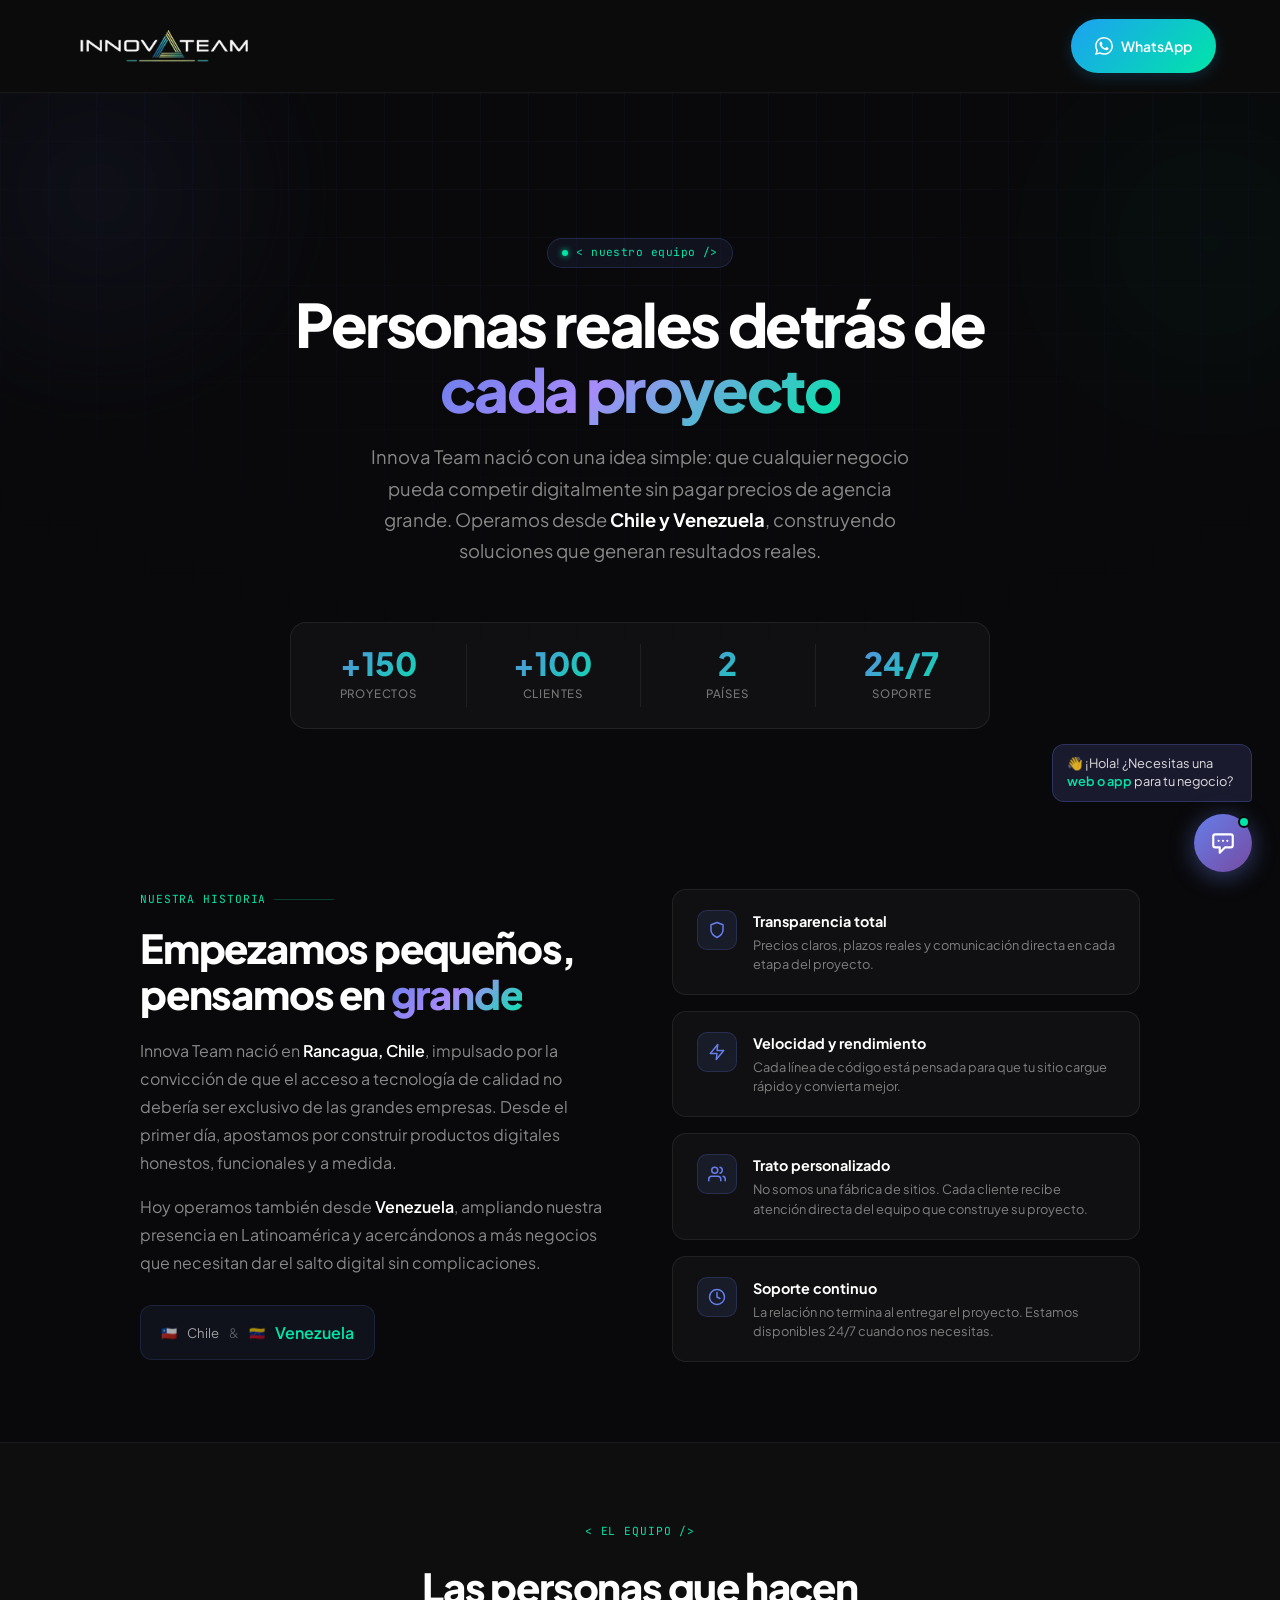
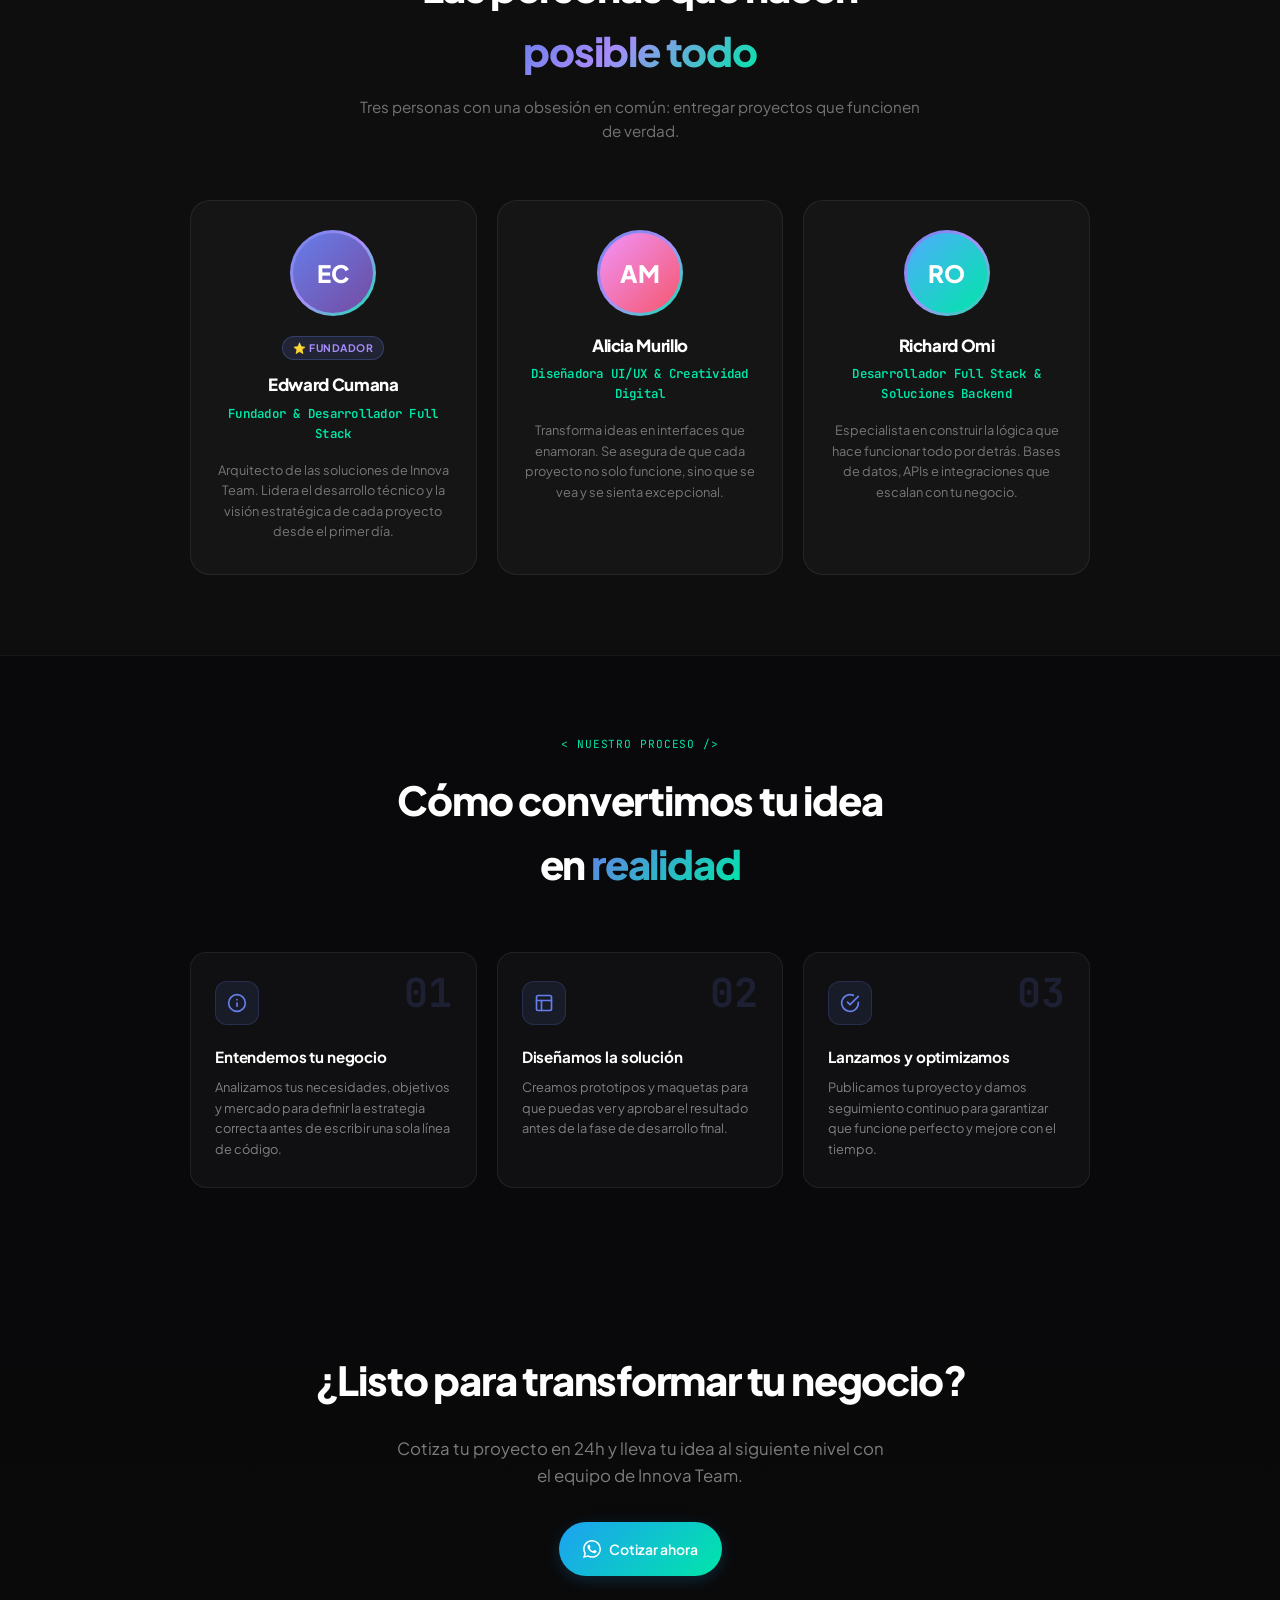
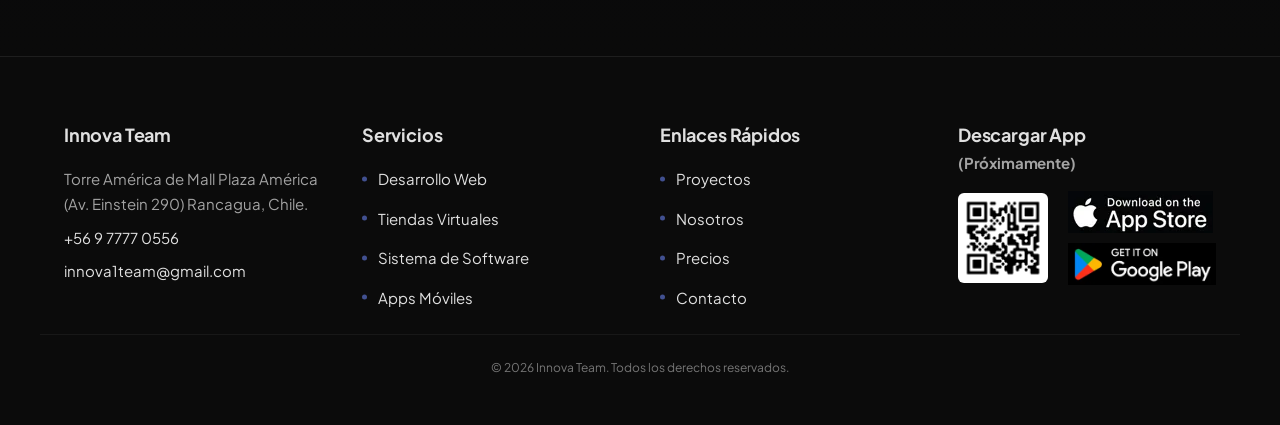
==== commit 7f627562: "listo webp" ====
--- a/nosotros.html
+++ b/nosotros.html
@@ -29,7 +29,10 @@
   <header class="navbar" role="banner">
     <div class="navbar__container">
       <a href="index.html" class="navbar__logo" aria-label="Inicio">
-        <img src="assets/innovasinfondo.png" alt="Innova Team Logo" class="navbar__logo-img">
+        <picture>
+          <source srcset="assets/webp/innovasinfondo.webp" type="image/webp">
+          <img src="assets/innovasinfondo.png" alt="Innova Team Logo" class="navbar__logo-img" >
+        </picture>
       </a>
 
       <nav class="navbar__nav" id="navbarNav" aria-label="Navegación principal">
@@ -349,14 +352,23 @@
         
         <div class="footer-app__content">
           <div class="footer-qr">
-            <img src="assets/https_innovateam_netlify_app_.png" alt="Código QR para descargar app">
+            <picture>
+              <source srcset="assets/webp/https_innovateam_netlify_app_.webp" type="image/webp">
+              <img src="assets/https_innovateam_netlify_app_.png" alt="Código QR para descargar app">
+            </picture>
           </div>
           <div class="footer-stores">
             <a>
-              <img src="assets/apple.png" alt="Descargar en App Store">
+              <picture>
+                <source srcset="assets/webp/apple.webp" type="image/webp">
+                <img src="assets/apple.png" alt="Descargar en App Store">
+              </picture>
             </a>
             <a>
-              <img src="assets/playstore.png" alt="Descargar en Google Play">
+              <picture>
+                <source srcset="assets/webp/playstore.webp" type="image/webp">
+                <img src="assets/playstore.png" alt="Descargar en Google Play">
+              </picture>
             </a>
           </div>
         </div>
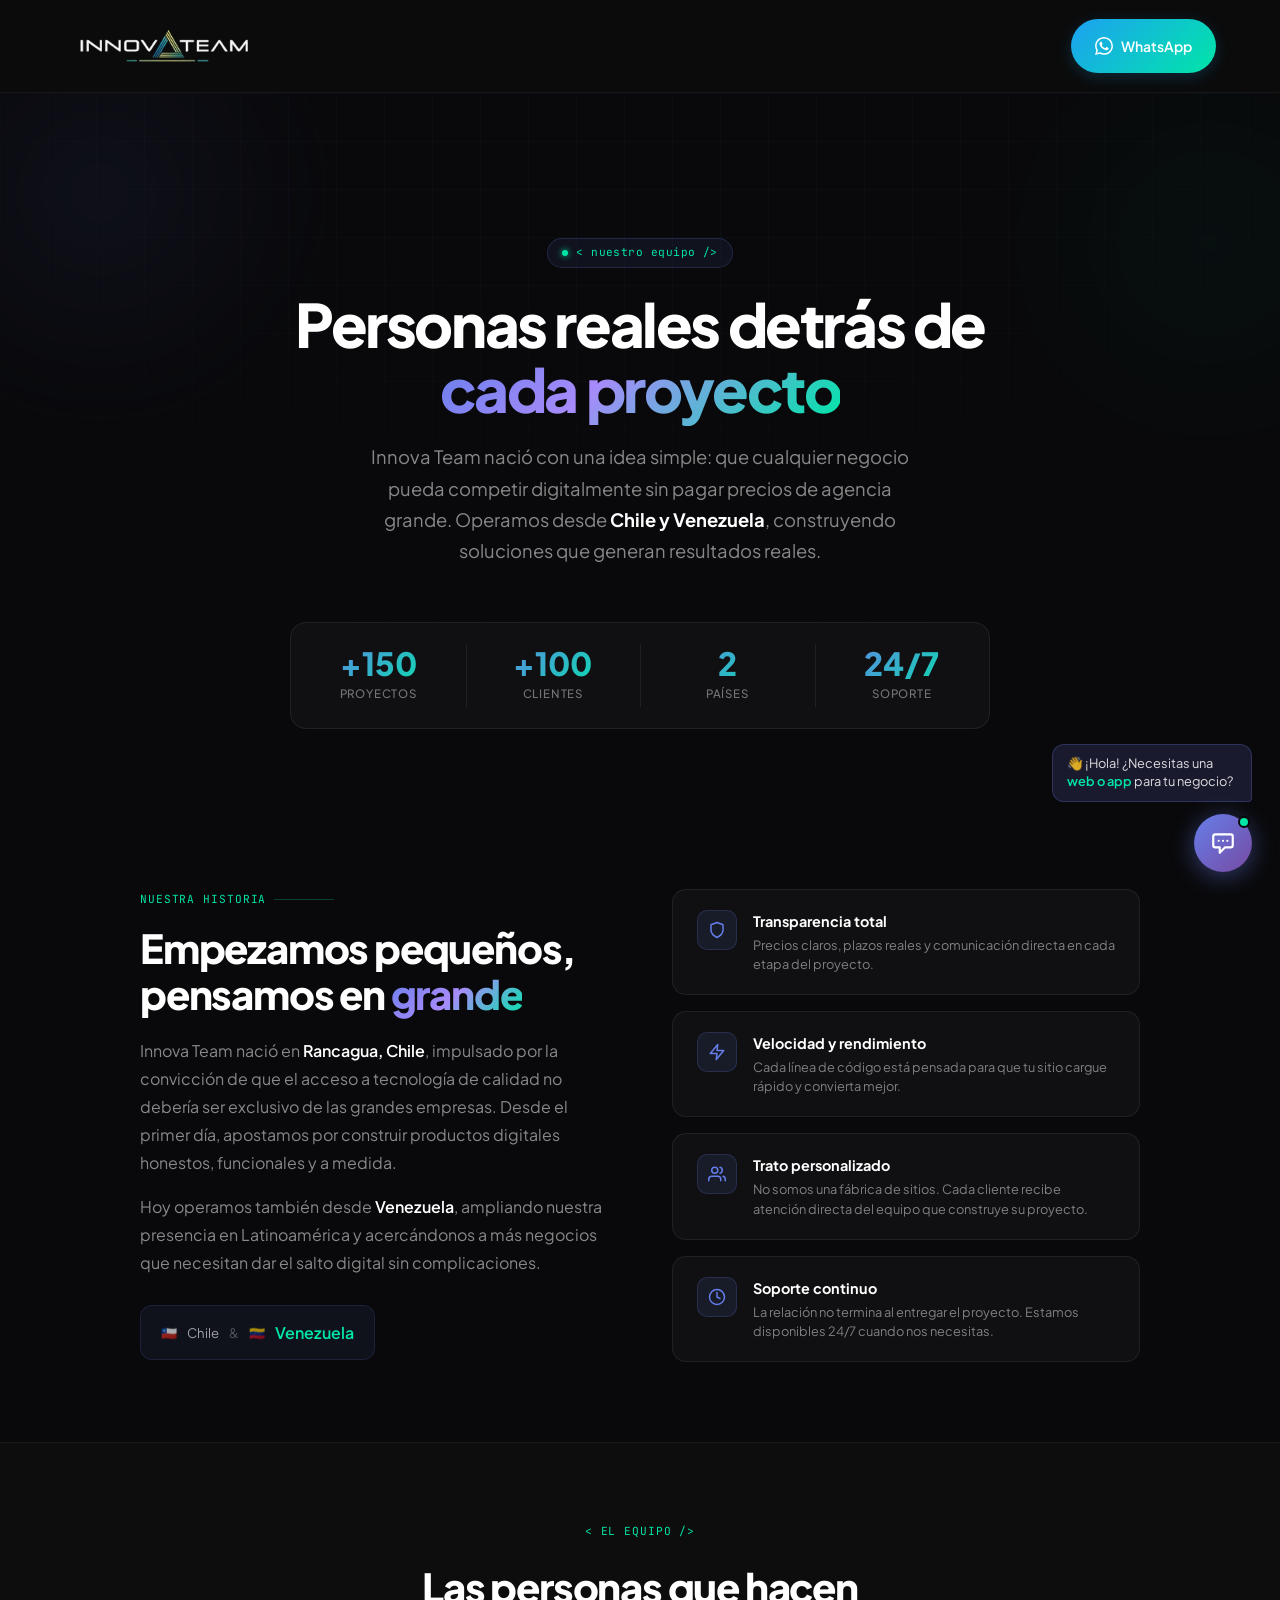
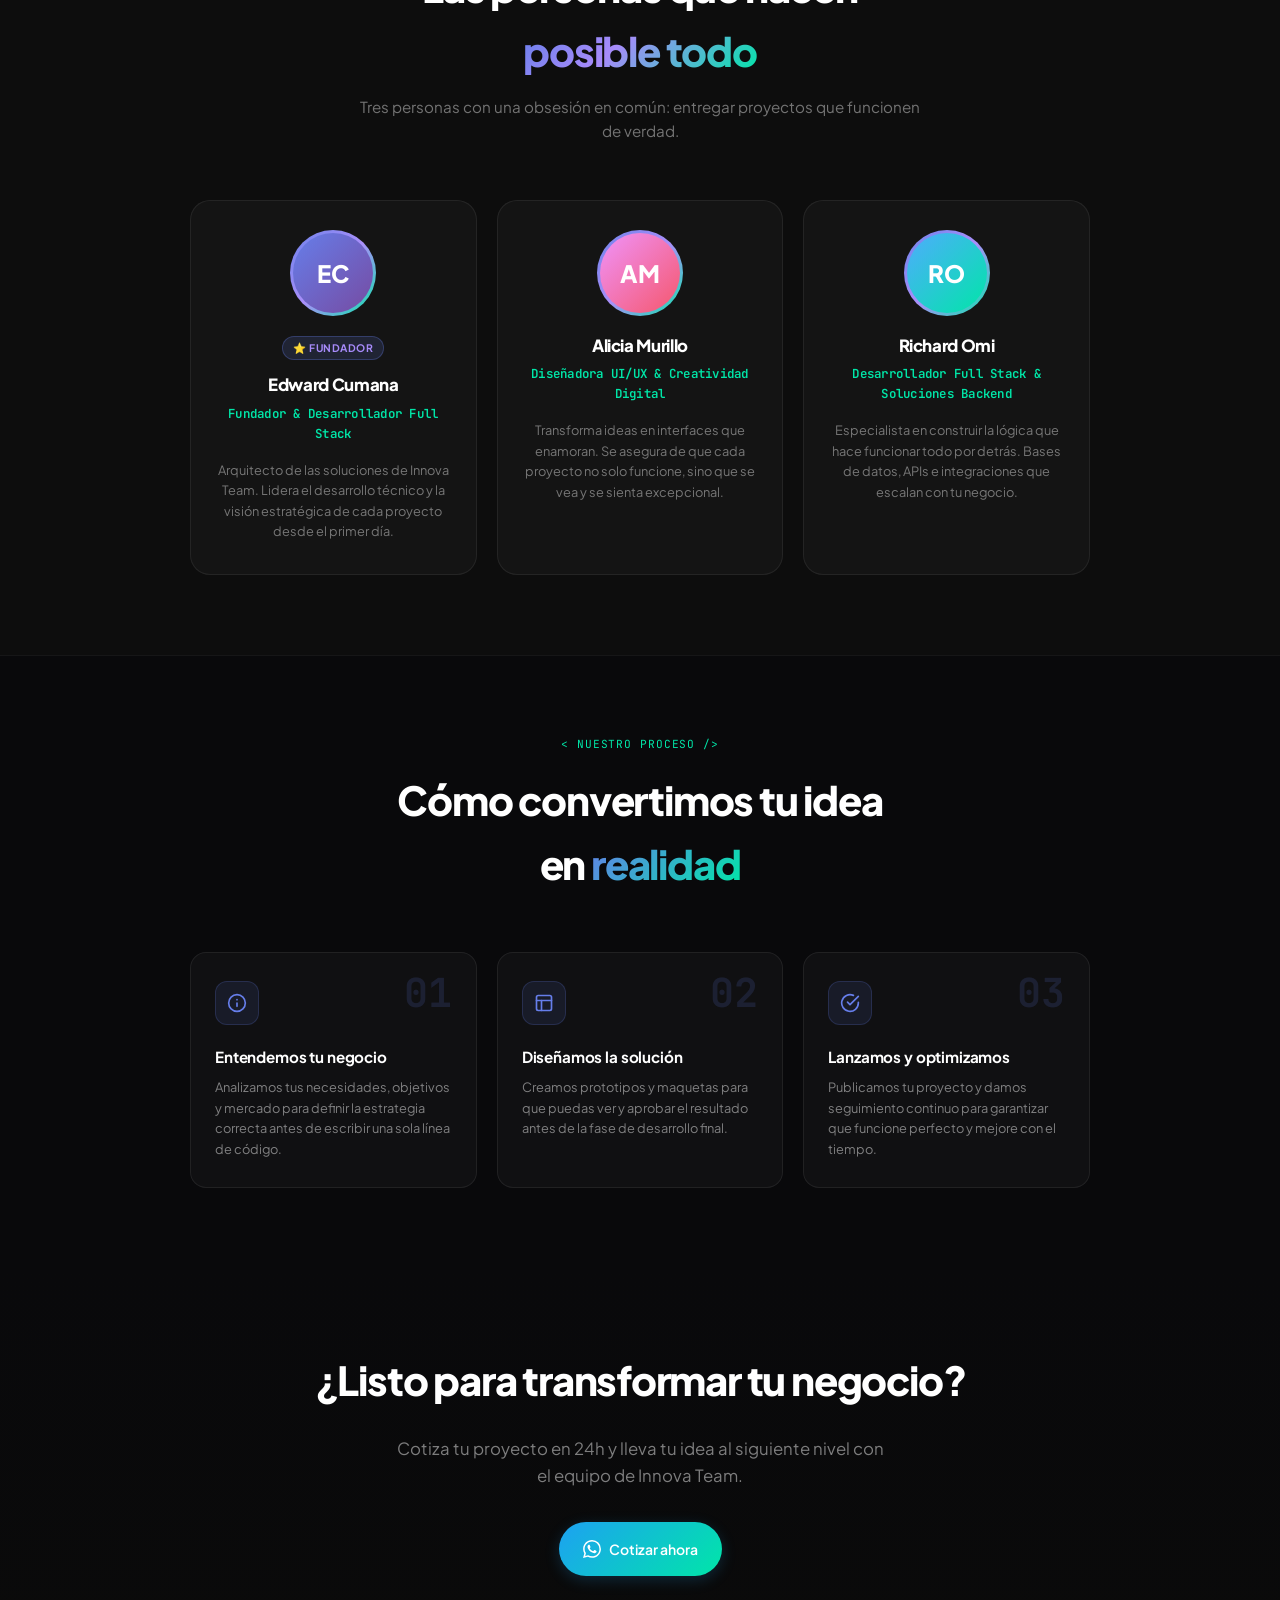
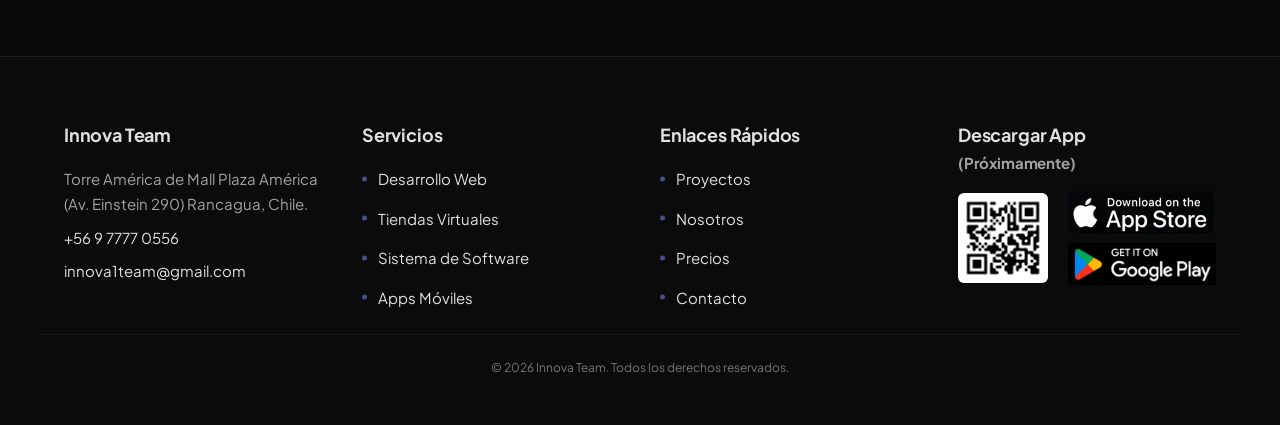
==== commit c3d092ce: "METAOG Listo" ====
--- a/nosotros.html
+++ b/nosotros.html
@@ -5,6 +5,28 @@
   <title>Nosotros - Innova Team</title>
   <meta name="viewport" content="width=device-width, initial-scale=1.0">
   <meta name="description" content="Conoce más sobre Innova Team. Nuestro equipo de expertos en desarrollo web, apps móviles y soluciones digitales.">
+   <!-- Open Graph  -->
+  <!-- Meta tags básicos -->
+<meta name="author" content="Innova Team">
+<meta name="robots" content="index, follow">
+
+<!-- Open Graph — para WhatsApp, Facebook, LinkedIn -->
+<meta property="og:type"        content="website">
+<meta property="og:url"         content="https://innova1team.com/nosotros.html">
+<meta property="og:title"       content="Nosotros — Innova Team">
+<meta property="og:description" content="Desarrollamos sitios web, tiendas virtuales, apps móviles y sistemas de software para empresas y emprendedores en Chile y Venezuela.">
+<meta property="og:image"       content="https://innova1team.com/assets/og-image.jpg">
+<meta property="og:image:width"  content="1200">
+<meta property="og:image:height" content="630">
+<meta property="og:locale"      content="es_CL">
+<meta property="og:site_name"   content="Innova Team">
+
+<!-- Twitter/X Card -->
+<meta name="twitter:card"        content="summary_large_image">
+<meta name="twitter:title"       content="Innova Team — Páginas web, Tiendas y Software a medida">
+<meta name="twitter:description" content="Desarrollamos sitios web, tiendas virtuales, apps móviles y sistemas de software para empresas y emprendedores en Chile y Venezuela.">
+<meta name="twitter:image"       content="https://innova1team.com/assets/og-image.jpg">
+  
   <link rel="stylesheet" href="css/base.css">
   <link rel="stylesheet" href="css/navbar.css">
   <link rel="stylesheet" href="css/hero.css">
--- a/css/base.css
+++ b/css/base.css
@@ -754,3 +754,127 @@
   0%, 100% { transform: translateY(0); }
   50% { transform: translateY(-8px); }
 }
+/* ============================================
+   MICRO-ANIMACIONES GLOBALES — INNOVA TEAM
+   Pega este bloque al final de tu base.css
+   ============================================ */
+
+/* ── Scroll Reveal — estado inicial ── */
+[data-reveal] {
+  opacity: 0;
+  transform: translateY(24px);
+  transition:
+    opacity  0.6s cubic-bezier(0.4, 0, 0.2, 1),
+    transform 0.6s cubic-bezier(0.4, 0, 0.2, 1);
+}
+
+[data-reveal="left"]  { transform: translateX(-24px); }
+[data-reveal="right"] { transform: translateX(24px); }
+[data-reveal="scale"] { transform: scale(0.93) translateY(12px); }
+[data-reveal="fade"]  { transform: none; }
+
+/* Estado visible */
+[data-reveal].is-visible {
+  opacity: 1;
+  transform: translate(0) scale(1);
+}
+
+/* Respeta preferencias del usuario */
+@media (prefers-reduced-motion: reduce) {
+  [data-reveal] {
+    opacity: 1 !important;
+    transform: none !important;
+    transition: none !important;
+  }
+}
+
+/* ── Cursor personalizado ── */
+#innova-cursor {
+  position: fixed;
+  top: 0; left: 0;
+  pointer-events: none;
+  z-index: 999999;
+  opacity: 0;
+  transition: opacity 0.3s ease;
+}
+
+.cursor-dot {
+  position: absolute;
+  width: 6px; height: 6px;
+  background: #00E6A8;
+  border-radius: 50%;
+  transform: translate(-50%, -50%);
+  transition: transform 0.1s ease;
+}
+
+.cursor-ring {
+  position: absolute;
+  width: 28px; height: 28px;
+  border: 1.5px solid rgba(102, 126, 234, 0.5);
+  border-radius: 50%;
+  transform: translate(-50%, -50%);
+  transition:
+    width  0.3s cubic-bezier(0.34, 1.56, 0.64, 1),
+    height 0.3s cubic-bezier(0.34, 1.56, 0.64, 1),
+    border-color 0.3s ease,
+    background   0.3s ease;
+}
+
+#innova-cursor.is-hovering .cursor-ring {
+  width: 44px; height: 44px;
+  border-color: rgba(102, 126, 234, 0.7);
+  background: rgba(102, 126, 234, 0.06);
+}
+
+#innova-cursor.is-hovering .cursor-dot {
+  transform: translate(-50%, -50%) scale(0);
+}
+
+/* Ocultar cursor nativo cuando el custom está activo */
+body:has(#innova-cursor) {
+  cursor: none;
+}
+body:has(#innova-cursor) a,
+body:has(#innova-cursor) button {
+  cursor: none;
+}
+
+/* ── Navbar link activo ── */
+.navbar__link.is-active {
+  color: #00E6A8 !important;
+}
+
+/* ── Hover en cards — micro-lift ── */
+.card--service {
+  transition:
+    transform   0.35s cubic-bezier(0.34, 1.56, 0.64, 1),
+    border-color 0.3s ease,
+    box-shadow   0.3s ease !important;
+}
+
+/* ── Smooth scroll global ── */
+html {
+  scroll-behavior: smooth;
+}
+
+/* ── Focus visible mejorado ── */
+:focus-visible {
+  outline: 2px solid #667eea;
+  outline-offset: 3px;
+  border-radius: 4px;
+}
+
+/* ── Transición suave en links ── */
+a {
+  transition: color 0.2s ease, opacity 0.2s ease;
+}
+
+/* ── Page transition — fade in al cargar ── */
+body {
+  animation: pageLoad 0.4s ease both;
+}
+
+@keyframes pageLoad {
+  from { opacity: 0; }
+  to   { opacity: 1; }
+}
--- a/css/services.css
+++ b/css/services.css
@@ -291,3 +291,112 @@
     min-width: 22px;
   }
 }
+.clients {
+  padding: 3rem 0;
+  background: #09090b;
+  border-top: 1px solid rgba(255,255,255,0.05);
+  border-bottom: 1px solid rgba(255,255,255,0.05);
+  overflow: hidden;
+  position: relative;
+}
+ 
+.clients::before,
+.clients::after {
+  content: '';
+  position: absolute;
+  top: 0;
+  width: 120px;
+  height: 100%;
+  z-index: 2;
+  pointer-events: none;
+}
+.clients::before {
+  left: 0;
+  background: linear-gradient(to right, #09090b, transparent);
+}
+.clients::after {
+  right: 0;
+  background: linear-gradient(to left, #09090b, transparent);
+}
+ 
+.clients__label {
+  text-align: center;
+  font-family: var(--font-mono, 'JetBrains Mono', monospace);
+  font-size: 0.68rem;
+  color: rgba(255,255,255,0.25);
+  letter-spacing: 0.1em;
+  text-transform: uppercase;
+  margin-bottom: 1.75rem;
+}
+ 
+/* Scroll infinito */
+.clients__track-wrap {
+  display: flex;
+  gap: 0;
+  overflow: hidden;
+}
+ 
+.clients__track {
+  display: flex;
+  align-items: center;
+  gap: 3rem;
+  animation: clientsScroll 28s linear infinite;
+  flex-shrink: 0;
+}
+ 
+.clients__track:hover { animation-play-state: paused; }
+ 
+@keyframes clientsScroll {
+  from { transform: translateX(0); }
+  to   { transform: translateX(-50%); }
+}
+ 
+/* Logo individual */
+.client-logo {
+  display: flex;
+  align-items: center;
+  justify-content: center;
+  flex-shrink: 0;
+  opacity: 0.35;
+  transition: opacity 0.3s ease, filter 0.3s ease;
+  filter: grayscale(100%) brightness(2);
+  padding: 0.5rem 1rem;
+}
+ 
+.client-logo:hover {
+  opacity: 0.85;
+  filter: grayscale(0%) brightness(1);
+}
+ 
+.client-logo img {
+  height: 36px;
+  width: auto;
+  max-width: 130px;
+  object-fit: contain;
+  display: block;
+}
+ 
+/* Fallback texto si no hay imagen */
+.client-logo--text {
+  font-family: var(--font-primary, 'Plus Jakarta Sans', sans-serif);
+  font-size: 0.9rem;
+  font-weight: 700;
+  color: rgba(255,255,255,0.6);
+  white-space: nowrap;
+  letter-spacing: -0.01em;
+}
+ 
+/* Separador decorativo entre logos */
+.client-sep {
+  width: 4px;
+  height: 4px;
+  border-radius: 50%;
+  background: rgba(255,255,255,0.1);
+  flex-shrink: 0;
+}
+ 
+@media (max-width: 768px) {
+  .clients { padding: 2rem 0; }
+  .clients__track { gap: 2rem; }
+  .client-logo img { height: 28px; }
+}
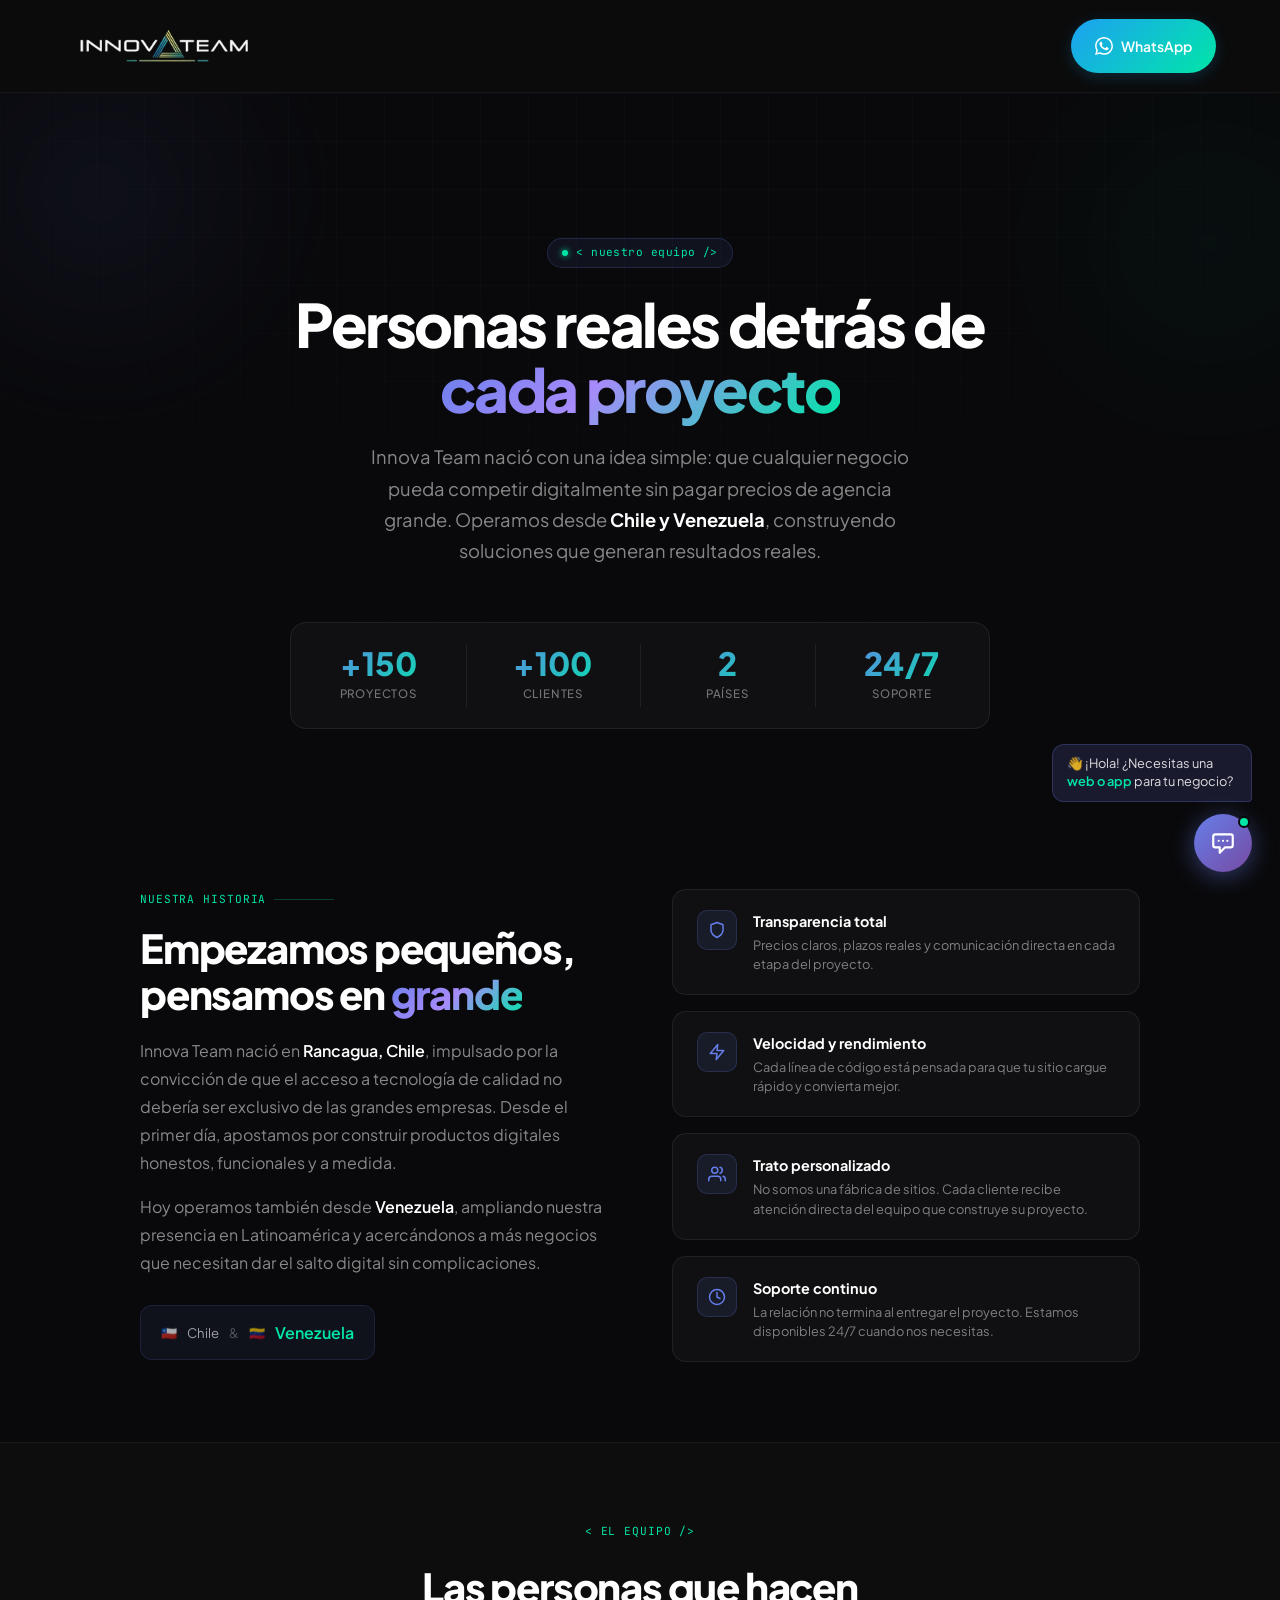
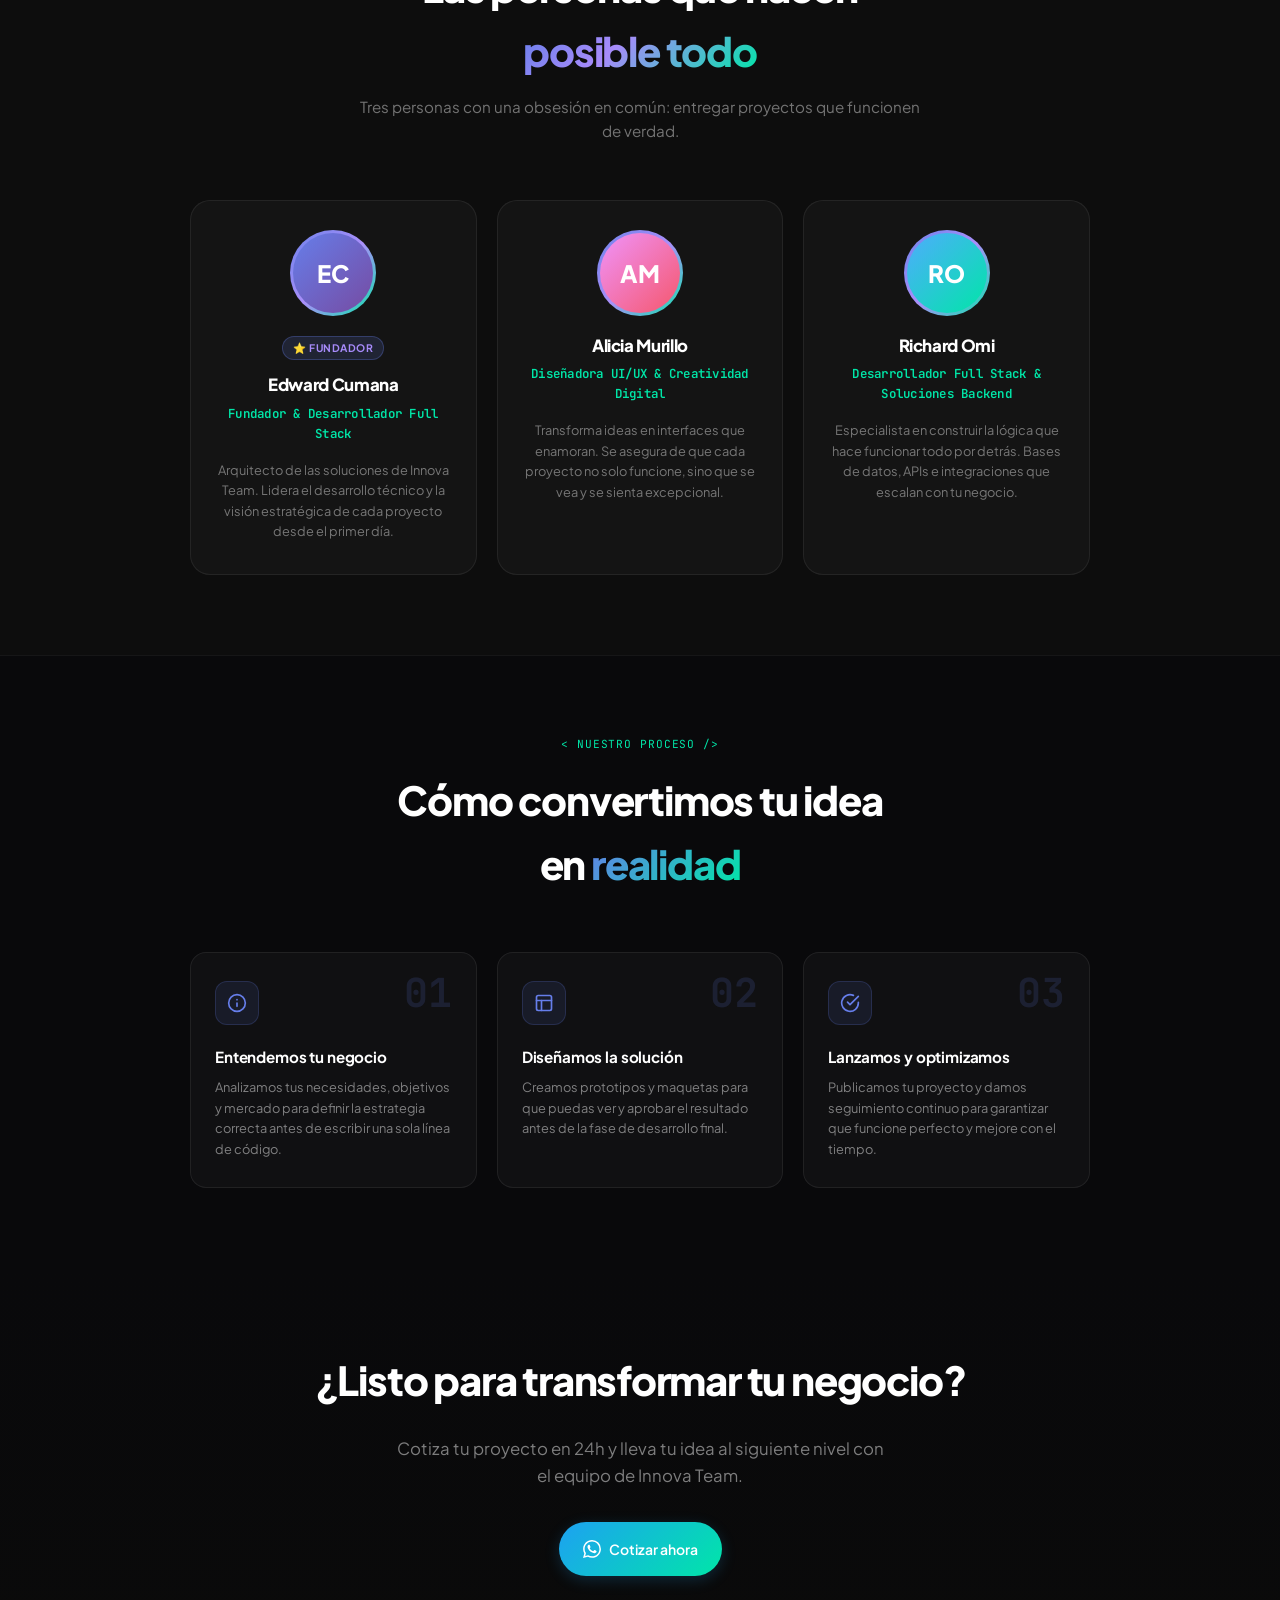
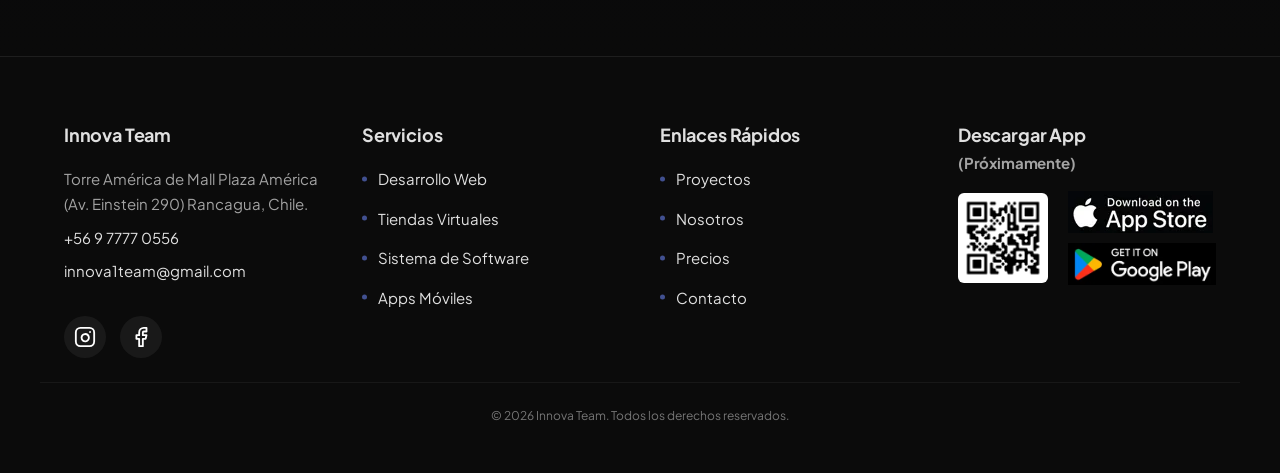
==== commit 3bd2d3d2: "Varios extras modificados" ====
--- a/nosotros.html
+++ b/nosotros.html
@@ -344,16 +344,58 @@
           <p><a href="tel:+56977770556">+56 9 7777 0556</a></p>
           <p><a href="mailto:innova1team@gmail.com">innova1team@gmail.com</a></p>
         </address>
+        <div class="footer-social">
+         <a href="https://www.instagram.com/innova1team/"
+     target="_blank"
+     aria-label="Instagram"
+     class="footer-social__link">
+
+    <svg xmlns="http://www.w3.org/2000/svg"
+         width="22"
+         height="22"
+         viewBox="0 0 24 24"
+         fill="none"
+         stroke="currentColor"
+         stroke-width="2"
+         stroke-linecap="round"
+         stroke-linejoin="round">
+
+      <rect x="2" y="2" width="20" height="20" rx="5" ry="5"></rect>
+      <path d="M16 11.37a4 4 0 1 1-7.75 1.25 4 4 0 0 1 7.75-1.25z"></path>
+      <line x1="17.5" y1="6.5" x2="17.51" y2="6.5"></line>
+
+    </svg>
+          </a>
+         <a href="https://www.facebook.com/profile.php?id=61589025037458&locale=es_LA"
+     target="_blank"
+     aria-label="Facebook"
+     class="footer-social__link">
+
+    <svg xmlns="http://www.w3.org/2000/svg"
+         width="22"
+         height="22"
+         viewBox="0 0 24 24"
+         fill="none"
+         stroke="currentColor"
+         stroke-width="2"
+         stroke-linecap="round"
+         stroke-linejoin="round">
+
+      <path d="M18 2h-3a5 5 0 0 0-5 5v3H7v4h3v8h4v-8h3l1-4h-4V7a1 1 0 0 1 1-1h3z"></path>
+
+    </svg>
+           </a>
+        </div>
       </div>
 
       <!-- Columna 2: Servicios -->
       <div class="footer-column">
         <h3 class="footer-column__title">Servicios</h3>
         <ul class="footer-column__list">
-          <li><a href="#">Desarrollo Web</a></li>
-          <li><a href="#">Tiendas Virtuales</a></li>
-          <li><a href="#">Sistema de Software</a></li>
-          <li><a href="#">Apps Móviles</a></li>
+          <li><a href="servicio-web.html">Desarrollo Web</a></li>
+          <li><a href="servicio-tienda.html">Tiendas Virtuales</a></li>
+          <li><a href="servicio-software.html">Sistema de Software</a></li>
+          <li><a href="servicio-app.html">Apps Móviles</a></li>
         </ul>
       </div>
 
--- a/css/footer.css
+++ b/css/footer.css
@@ -291,3 +291,37 @@
 .footer-column__address a:hover {
   color: var(--color-primary);
 }
+.footer-social {
+  display: flex;
+  align-items: center;
+  gap: 0.85rem;
+  margin-top: 1rem;
+}
+
+.footer-social__link {
+  display: flex;
+  align-items: center;
+  justify-content: center;
+
+  width: 42px;
+  height: 42px;
+
+  border-radius: 50%;
+
+  background: rgba(255,255,255,0.06);
+
+  color: #ffffff;
+
+  transition:
+    transform 0.3s ease,
+    background 0.3s ease,
+    color 0.3s ease;
+}
+
+.footer-social__link:hover {
+  transform: translateY(-3px);
+
+  background: #ffffff;
+
+  color: #111111;
+}
